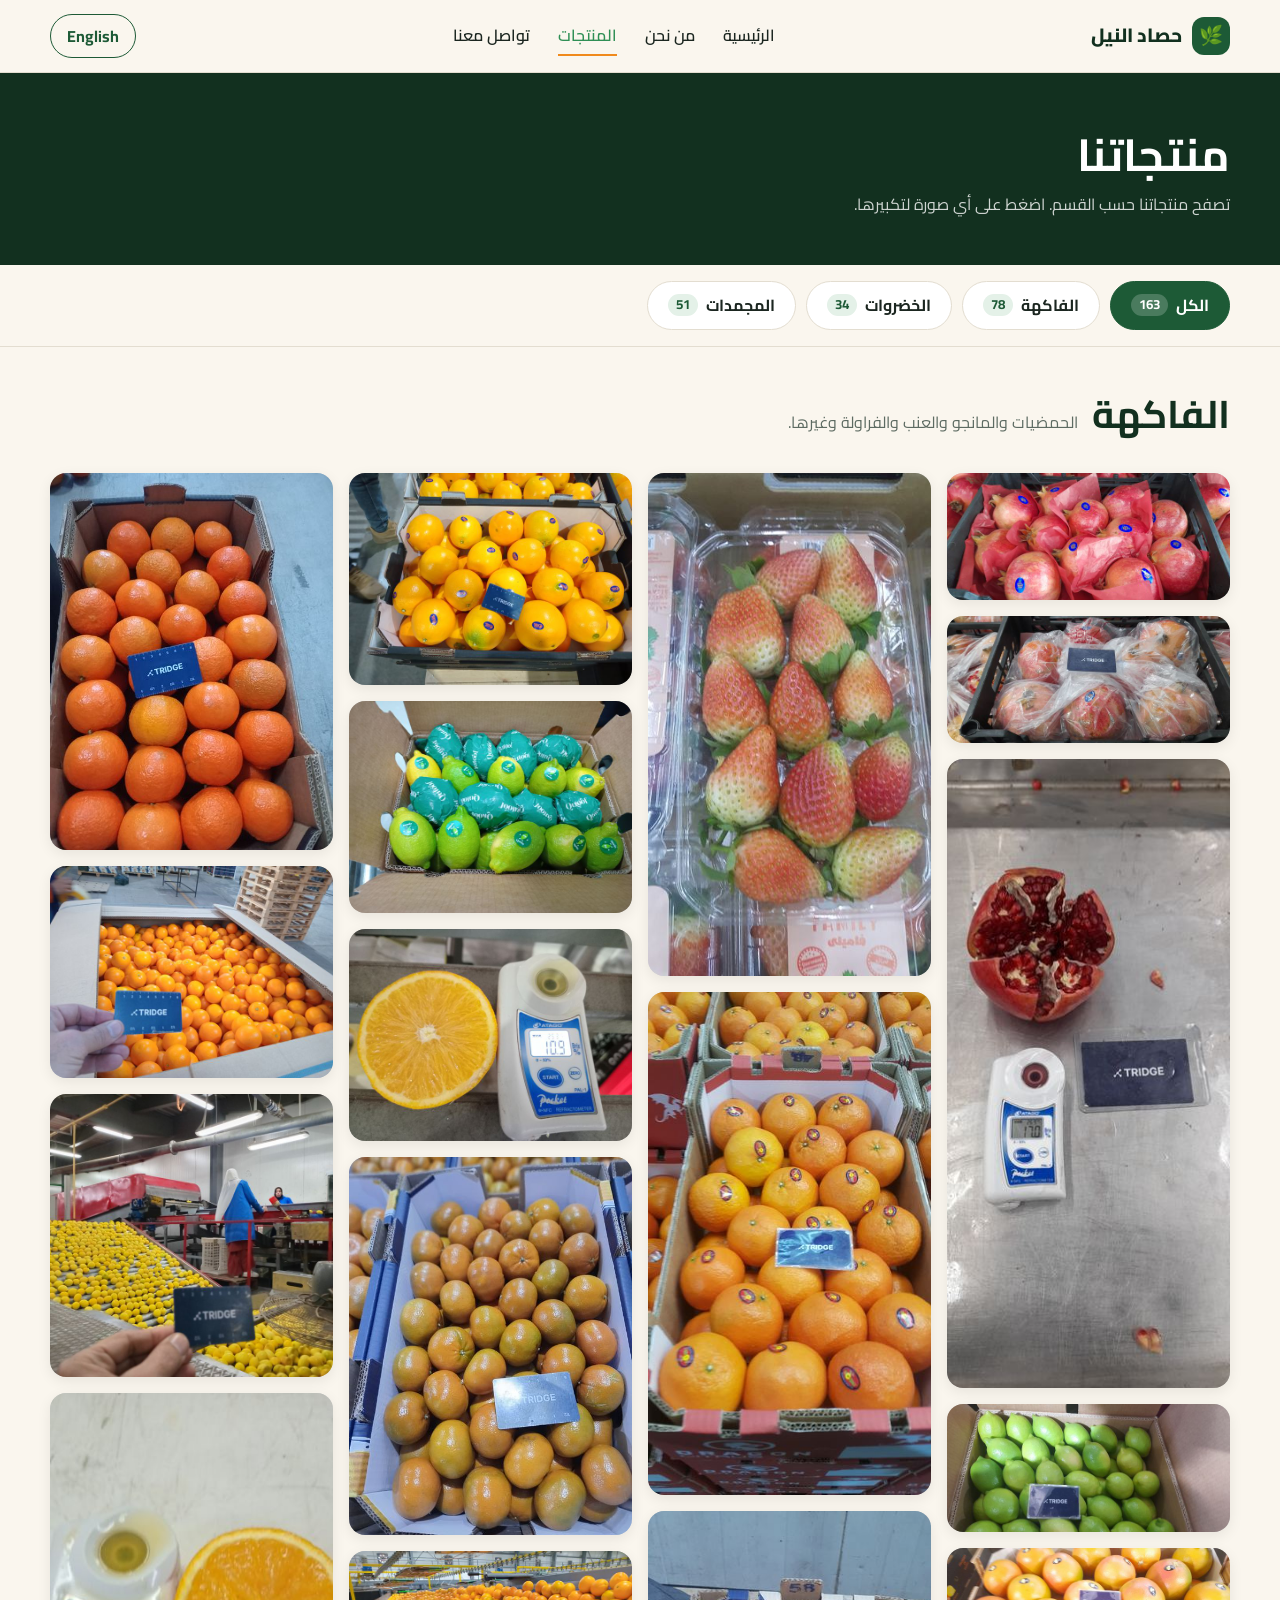
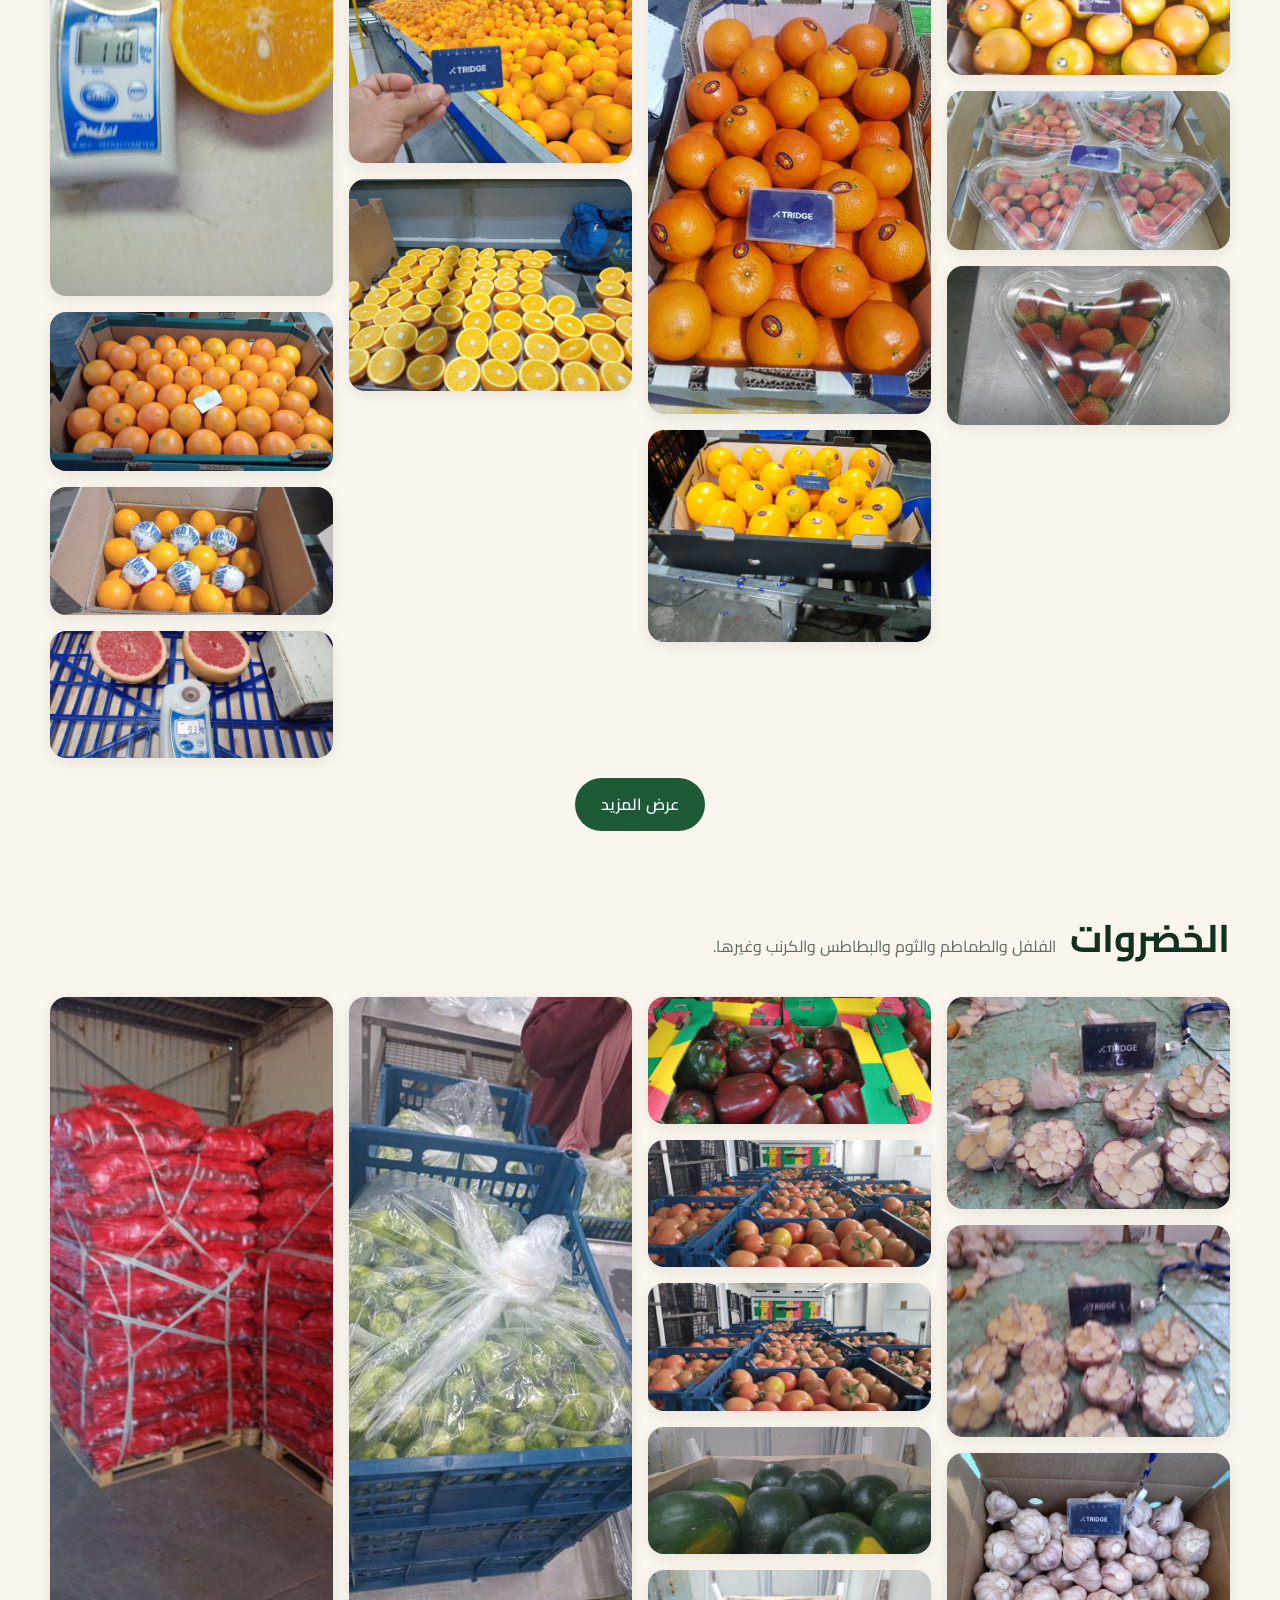
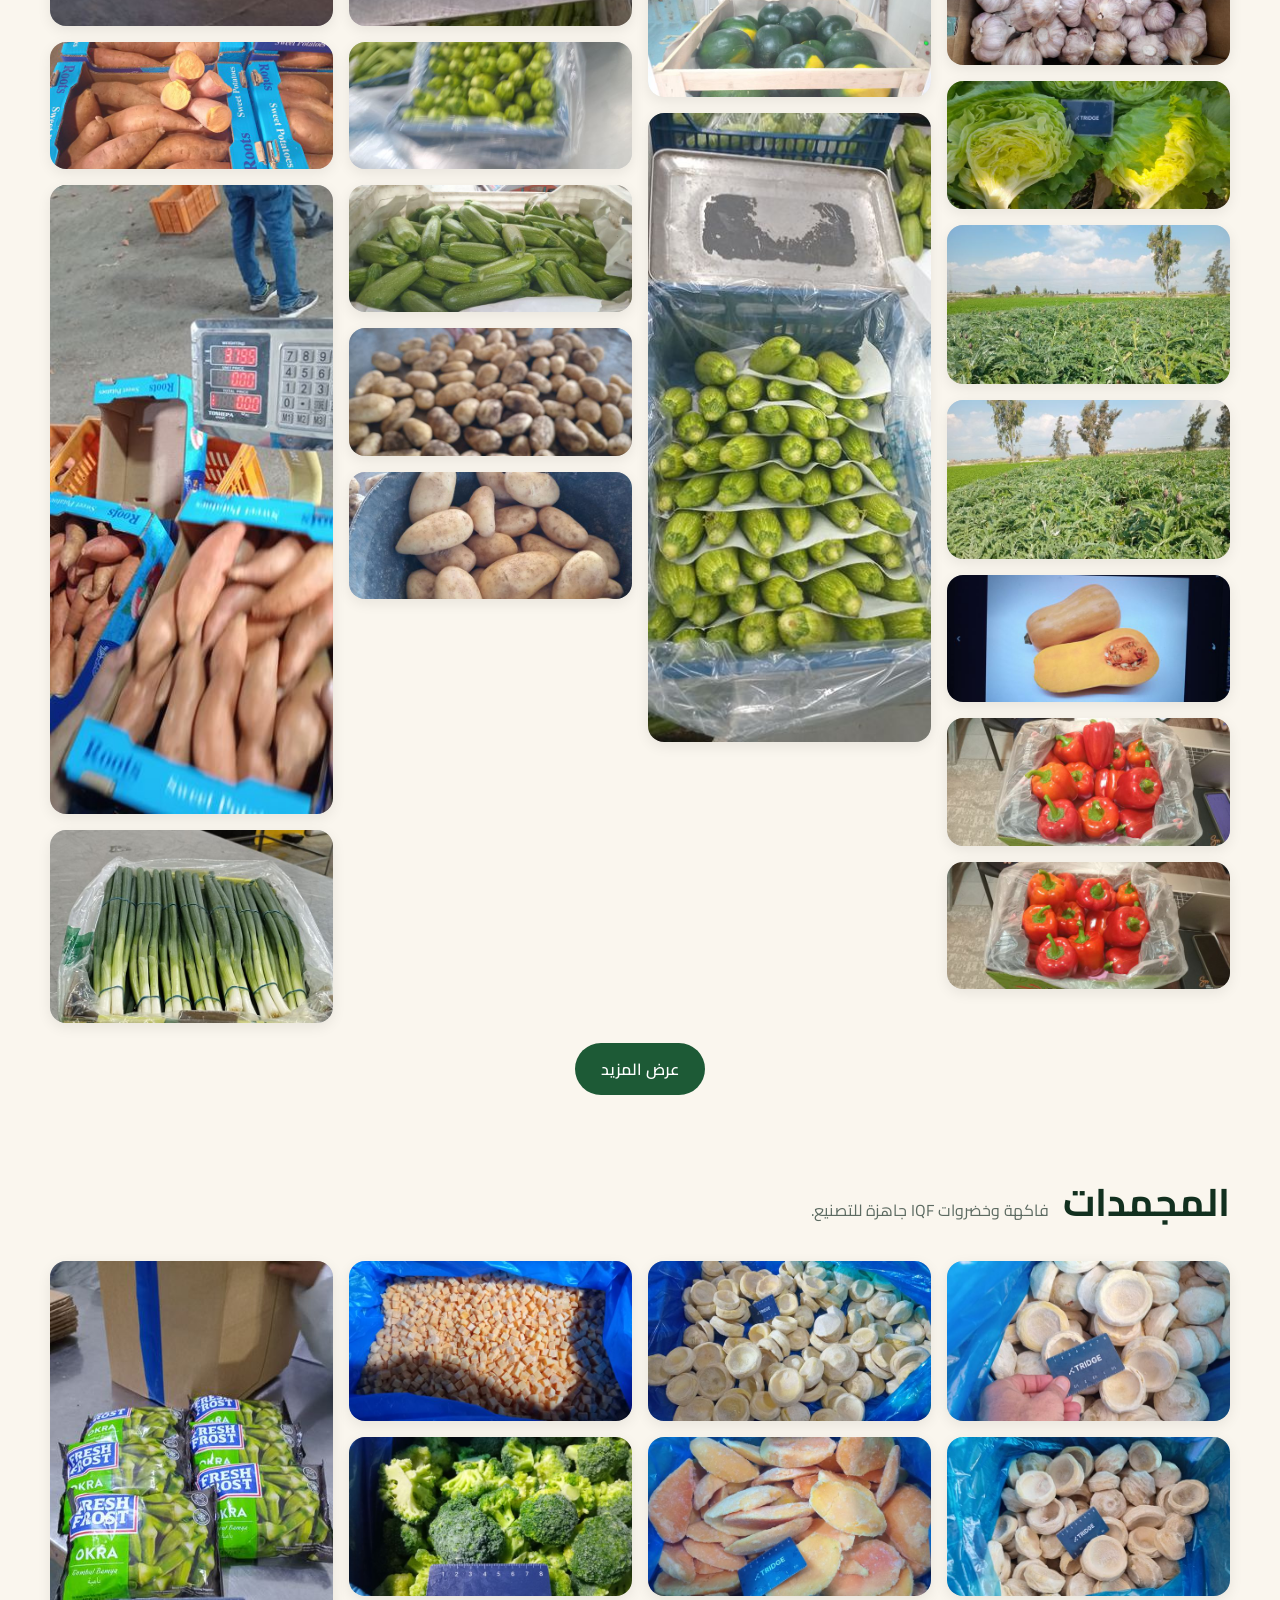
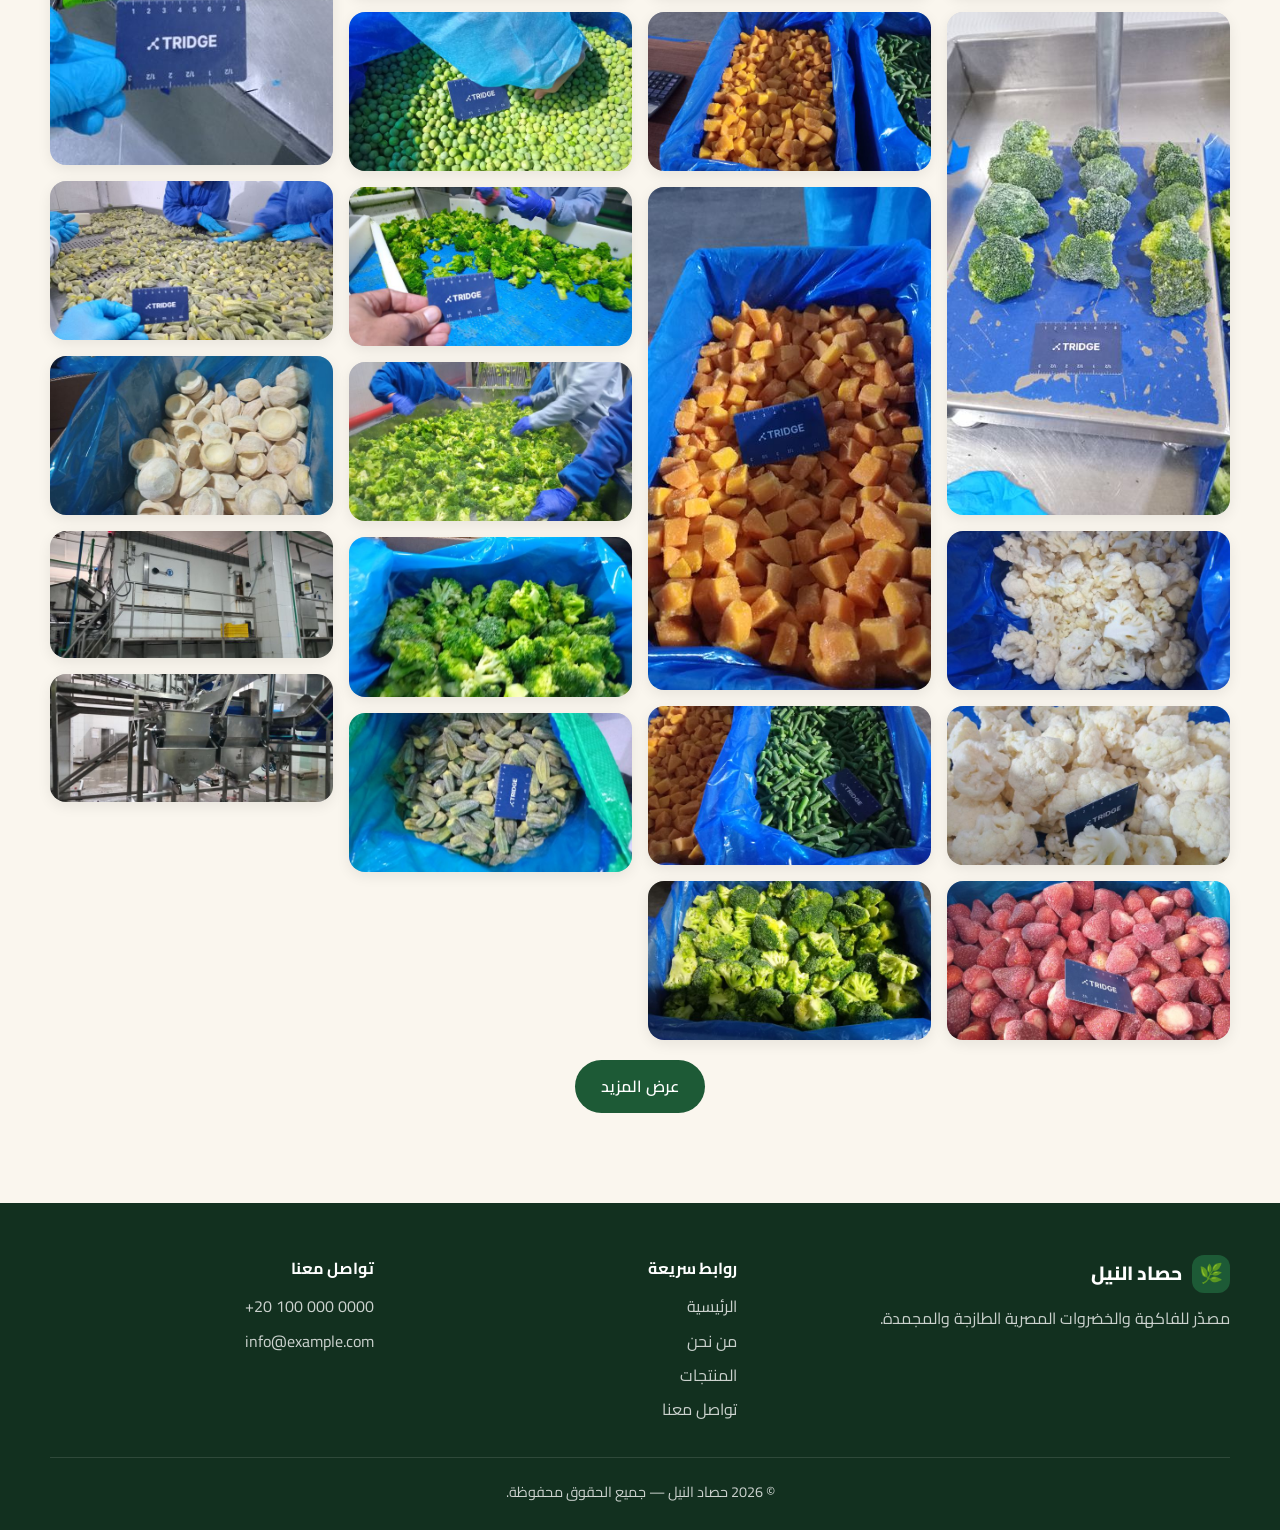
==== products.html @ b9287dac "init" ====
<!doctype html>
<html lang="ar" dir="rtl">
<head>
  <meta charset="utf-8">
  <meta name="viewport" content="width=device-width, initial-scale=1">
  <title>حصاد النيل</title>
  <link rel="preconnect" href="https://fonts.googleapis.com">
  <link rel="preconnect" href="https://fonts.gstatic.com" crossorigin>
  <link href="https://fonts.googleapis.com/css2?family=Cairo:wght@400;600;700;800&family=Poppins:wght@400;500;600;700&display=swap" rel="stylesheet">
  <link rel="stylesheet" href="css/style.css">
</head>
<body data-title="nav.products">

<header class="site-header">
  <div class="container nav">
    <a href="index.html" class="brand"><span class="brand-mark">🌿</span><span data-i18n="brand"></span></a>
    <nav class="nav-links">
      <a href="index.html" data-i18n="nav.home"></a>
      <a href="index.html#about" data-i18n="nav.about"></a>
      <a href="products.html" class="active" data-i18n="nav.products"></a>
      <a href="index.html#contact" data-i18n="nav.contact"></a>
    </nav>
    <div class="nav-actions">
      <button class="lang-btn" data-i18n="lang.switch"></button>
      <button class="menu-btn" aria-label="Menu">☰</button>
    </div>
  </div>
</header>

<section class="page-hero">
  <div class="container">
    <h1 data-i18n="p.title"></h1>
    <p data-i18n="p.text"></p>
  </div>
</section>

<div class="filters"><div class="container filters-inner"></div></div>

<main id="products-root"></main>

<div class="lightbox" role="dialog" aria-modal="true">
  <button class="lb-btn lb-close" aria-label="Close">✕</button>
  <button class="lb-btn lb-prev" aria-label="Previous"><span class="flip">‹</span></button>
  <img alt="">
  <button class="lb-btn lb-next" aria-label="Next"><span class="flip">›</span></button>
  <div class="lb-count"></div>
</div>

<footer class="site-footer" style="margin-top:50px">
  <div class="container">
    <div class="footer-grid">
      <div>
        <div class="brand"><span class="brand-mark">🌿</span><span data-i18n="brand"></span></div>
        <p data-i18n="footer.about"></p>
      </div>
      <div>
        <h4 data-i18n="footer.links"></h4>
        <ul>
          <li><a href="index.html" data-i18n="nav.home"></a></li>
          <li><a href="index.html#about" data-i18n="nav.about"></a></li>
          <li><a href="products.html" data-i18n="nav.products"></a></li>
          <li><a href="index.html#contact" data-i18n="nav.contact"></a></li>
        </ul>
      </div>
      <div>
        <h4 data-i18n="contact.eyebrow"></h4>
        <ul>
          <li><a data-phone dir="ltr"></a></li>
          <li><a data-email></a></li>
        </ul>
      </div>
    </div>
    <p class="copy">© <span data-year></span> <span data-i18n="brand"></span> — <span data-i18n="footer.rights"></span></p>
  </div>
</footer>

<script src="js/data.js"></script>
<script src="js/main.js"></script>
</body>
</html>
---- css/style.css ----
:root {
  --green-900: #12301f;
  --green-700: #1d5a36;
  --green-500: #2f8f55;
  --green-100: #e4f1e8;
  --orange: #f08a1c;
  --orange-dark: #c96d0a;
  --cream: #faf6ee;
  --ink: #1b2620;
  --muted: #5d6b62;
  --line: #e3ddd0;
  --white: #fff;
  --radius: 18px;
  --shadow: 0 10px 30px rgba(18, 48, 31, .12);
  --font-ar: 'Cairo', system-ui, sans-serif;
  --font-en: 'Poppins', 'Cairo', system-ui, sans-serif;
}

* { box-sizing: border-box; margin: 0; padding: 0; }
html { scroll-behavior: smooth; }
body {
  font-family: var(--font-en);
  background: var(--cream);
  color: var(--ink);
  line-height: 1.65;
  -webkit-font-smoothing: antialiased;
}
html[lang="ar"] body, html[lang="ar"] button, html[lang="ar"] input, html[lang="ar"] textarea { font-family: var(--font-ar); }
img { display: block; max-width: 100%; }
a { color: inherit; text-decoration: none; }
button { font: inherit; cursor: pointer; border: 0; background: none; color: inherit; }
.container { width: min(1180px, 100% - 32px); margin-inline: auto; }
.section { padding: 84px 0; }
.eyebrow {
  display: inline-block; color: var(--orange-dark); font-weight: 700; font-size: .85rem;
  letter-spacing: .08em; text-transform: uppercase; margin-bottom: 10px;
}
html[lang="ar"] .eyebrow { letter-spacing: 0; font-size: .95rem; }
h1, h2, h3 { line-height: 1.2; color: var(--green-900); }
h2 { font-size: clamp(1.7rem, 3.2vw, 2.4rem); margin-bottom: 14px; }
.lead { color: var(--muted); font-size: 1.05rem; max-width: 60ch; }
.section-head { margin-bottom: 40px; }
.section-head.center { text-align: center; }
.section-head.center .lead { margin-inline: auto; }

.btn {
  display: inline-flex; align-items: center; gap: 8px; padding: 13px 26px; border-radius: 999px;
  font-weight: 600; transition: transform .2s, background .2s, box-shadow .2s;
}
.btn:hover { transform: translateY(-2px); }
.btn-primary { background: var(--orange); color: #fff; box-shadow: 0 8px 20px rgba(240, 138, 28, .35); }
.btn-primary:hover { background: var(--orange-dark); }
.btn-ghost { border: 2px solid rgba(255, 255, 255, .7); color: #fff; }
.btn-ghost:hover { background: rgba(255, 255, 255, .12); }
.btn-dark { background: var(--green-700); color: #fff; }
.btn-dark:hover { background: var(--green-900); }

/* Header */
.site-header {
  position: sticky; top: 0; z-index: 50; background: rgba(250, 246, 238, .92);
  backdrop-filter: blur(10px); border-bottom: 1px solid var(--line);
}
.nav { display: flex; align-items: center; justify-content: space-between; height: 72px; gap: 16px; }
.brand { display: flex; align-items: center; gap: 10px; font-weight: 800; font-size: 1.2rem; color: var(--green-900); }
.brand-mark {
  width: 38px; height: 38px; border-radius: 12px; background: var(--green-700); color: #fff;
  display: grid; place-items: center; font-size: 1.2rem;
}
.nav-links { display: flex; gap: 28px; font-weight: 600; }
.nav-links a { padding: 6px 0; border-bottom: 2px solid transparent; transition: color .2s, border-color .2s; }
.nav-links a:hover, .nav-links a.active { color: var(--green-500); border-color: var(--orange); }
.nav-actions { display: flex; align-items: center; gap: 10px; }
.lang-btn {
  padding: 8px 16px; border: 1.5px solid var(--green-700); border-radius: 999px; font-weight: 700;
  color: var(--green-700); transition: all .2s;
}
.lang-btn:hover { background: var(--green-700); color: #fff; }
.menu-btn { display: none; width: 42px; height: 42px; border-radius: 12px; border: 1.5px solid var(--line); font-size: 1.3rem; }

/* Hero */
.hero {
  position: relative; overflow: hidden; color: #fff;
  background: radial-gradient(1200px 600px at 80% -10%, #2f8f55 0%, transparent 60%), var(--green-900);
}
.hero-bg {
  position: absolute; inset: 0; background-size: cover; background-position: center;
  filter: blur(40px) saturate(1.2); opacity: .35; transform: scale(1.2); transition: background-image .8s;
}
.hero-inner {
  position: relative; display: grid; grid-template-columns: 1.05fr .95fr; gap: 56px;
  align-items: center; padding: 72px 0 84px;
}
.hero h1 { color: #fff; font-size: clamp(2.2rem, 5vw, 3.6rem); margin-bottom: 18px; }
.hero h1 em { font-style: normal; color: var(--orange); }
.hero p { color: rgba(255, 255, 255, .82); font-size: 1.1rem; max-width: 52ch; margin-bottom: 30px; }
.hero-cta { display: flex; flex-wrap: wrap; gap: 14px; }
.hero-stats { display: flex; gap: 36px; margin-top: 44px; }
.hero-stats b { display: block; font-size: 1.8rem; color: var(--orange); line-height: 1.1; }
.hero-stats span { font-size: .9rem; color: rgba(255, 255, 255, .75); }

.slider { position: relative; }
.slider-frame {
  position: relative; aspect-ratio: 4 / 5; border-radius: 28px; overflow: hidden;
  box-shadow: 0 30px 60px rgba(0, 0, 0, .35); border: 6px solid rgba(255, 255, 255, .14); background: #0d2216;
}
.slide { position: absolute; inset: 0; opacity: 0; transition: opacity 1s ease; }
.slide.on { opacity: 1; }
.slide img { width: 100%; height: 100%; object-fit: cover; }
.slide.on img { animation: zoom 7s ease-out forwards; }
@keyframes zoom { from { transform: scale(1); } to { transform: scale(1.07); } }
.slider-badge {
  position: absolute; top: 22px; inset-inline-start: -14px; background: var(--orange); color: #fff;
  padding: 14px 20px; border-radius: 16px; font-weight: 700; box-shadow: var(--shadow); z-index: 2;
}
.slider-controls { display: flex; justify-content: center; gap: 12px; margin-top: 34px; }
.slider-controls button {
  width: 42px; height: 42px; border-radius: 50%; background: rgba(255, 255, 255, .14); font-size: 1.1rem;
  transition: background .2s;
}
.slider-controls button:hover { background: var(--orange); }
.slider-progress { flex: 1; align-self: center; height: 4px; background: rgba(255, 255, 255, .18); border-radius: 4px; overflow: hidden; max-width: 160px; }
.slider-progress i { display: block; height: 100%; width: 0; background: var(--orange); }
.slider-progress i.run { animation: bar var(--dur, 4500ms) linear forwards; }
@keyframes bar { to { width: 100%; } }

/* About */
.about-grid { display: grid; grid-template-columns: 1fr 1fr; gap: 56px; align-items: center; }
.about-photos { display: grid; grid-template-columns: 1fr 1fr; gap: 14px; }
.about-photos img { width: 100%; height: 100%; object-fit: cover; border-radius: var(--radius); aspect-ratio: 3 / 4; }
.about-photos img:nth-child(2) { transform: translateY(28px); }
.checks { list-style: none; margin-top: 22px; display: grid; gap: 12px; }
.checks li { display: flex; gap: 12px; align-items: flex-start; font-weight: 600; }
.checks li::before {
  content: '✓'; flex: none; width: 26px; height: 26px; border-radius: 50%; background: var(--green-100);
  color: var(--green-700); display: grid; place-items: center; font-size: .85rem;
}

/* Categories */
.cat-grid { display: grid; grid-template-columns: repeat(3, 1fr); gap: 24px; }
.cat-card {
  position: relative; border-radius: 24px; overflow: hidden; aspect-ratio: 4 / 5; color: #fff;
  box-shadow: var(--shadow); display: block;
}
.cat-card img { width: 100%; height: 100%; object-fit: cover; transition: transform .6s; }
.cat-card:hover img { transform: scale(1.08); }
.cat-card::after { content: ''; position: absolute; inset: 0; background: linear-gradient(to top, rgba(10, 30, 18, .88), transparent 60%); }
.cat-info { position: absolute; z-index: 1; inset-inline: 22px; bottom: 22px; }
.cat-info h3 { color: #fff; font-size: 1.5rem; }
.cat-info span { color: rgba(255, 255, 255, .8); font-size: .95rem; }
.cat-info .arrow { display: inline-block; margin-top: 8px; color: var(--orange); font-weight: 700; }

/* Features */
.bg-white { background: var(--white); }
.features { display: grid; grid-template-columns: repeat(4, 1fr); gap: 22px; }
.feature { padding: 28px 24px; border: 1px solid var(--line); border-radius: var(--radius); background: var(--cream); transition: transform .25s, box-shadow .25s; }
.feature:hover { transform: translateY(-5px); box-shadow: var(--shadow); }
.feature .ico { font-size: 2rem; margin-bottom: 12px; }
.feature h3 { font-size: 1.1rem; margin-bottom: 6px; }
.feature p { color: var(--muted); font-size: .95rem; }

/* CTA band */
.cta-band { background: var(--green-700); color: #fff; border-radius: 28px; padding: 54px 40px; text-align: center; }
.cta-band h2 { color: #fff; }
.cta-band p { color: rgba(255, 255, 255, .85); margin-bottom: 26px; }

/* Contact */
.contact-grid { display: grid; grid-template-columns: 1fr 1.1fr; gap: 48px; }
.contact-list { list-style: none; display: grid; gap: 18px; margin-top: 26px; }
.contact-list li { display: flex; gap: 14px; align-items: flex-start; }
.contact-list .ci { width: 44px; height: 44px; flex: none; border-radius: 12px; background: var(--green-100); display: grid; place-items: center; font-size: 1.2rem; }
.contact-list small { display: block; color: var(--muted); }
.form { background: var(--white); padding: 30px; border-radius: var(--radius); box-shadow: var(--shadow); display: grid; gap: 14px; }
.form input, .form textarea {
  width: 100%; padding: 13px 16px; border: 1.5px solid var(--line); border-radius: 12px; background: var(--cream); font-size: 1rem;
}
.form input:focus, .form textarea:focus { outline: 0; border-color: var(--green-500); }
.form .row { display: grid; grid-template-columns: 1fr 1fr; gap: 14px; }
.form-note { font-size: .9rem; color: var(--green-700); font-weight: 600; min-height: 1.2em; }

/* Footer */
.site-footer { background: var(--green-900); color: rgba(255, 255, 255, .78); padding: 52px 0 26px; }
.footer-grid { display: grid; grid-template-columns: 1.4fr 1fr 1fr; gap: 40px; padding-bottom: 34px; border-bottom: 1px solid rgba(255, 255, 255, .12); }
.site-footer .brand { color: #fff; margin-bottom: 12px; }
.site-footer h4 { color: #fff; margin-bottom: 12px; }
.site-footer ul { list-style: none; display: grid; gap: 8px; }
.site-footer a:hover { color: var(--orange); }
.copy { text-align: center; padding-top: 22px; font-size: .9rem; }

/* Products page */
.page-hero { background: var(--green-900); color: #fff; padding: 56px 0 48px; }
.page-hero h1 { color: #fff; font-size: clamp(2rem, 4vw, 2.8rem); }
.page-hero p { color: rgba(255, 255, 255, .8); margin-top: 8px; }
.filters { position: sticky; top: 72px; z-index: 20; background: var(--cream); border-bottom: 1px solid var(--line); }
.filters-inner { display: flex; gap: 10px; flex-wrap: wrap; padding: 16px 0; }
.chip {
  padding: 10px 20px; border-radius: 999px; border: 1.5px solid var(--line); background: var(--white);
  font-weight: 700; transition: all .2s; display: inline-flex; gap: 8px; align-items: center;
}
.chip small { background: var(--green-100); color: var(--green-700); border-radius: 999px; padding: 0 8px; font-weight: 700; }
.chip:hover { border-color: var(--green-500); }
.chip.active { background: var(--green-700); border-color: var(--green-700); color: #fff; }
.chip.active small { background: rgba(255, 255, 255, .2); color: #fff; }
.cat-section { padding: 44px 0 10px; scroll-margin-top: 140px; }
.cat-section-head { display: flex; align-items: baseline; gap: 14px; margin-bottom: 22px; }
.cat-section-head p { color: var(--muted); }
.p-grid { columns: 4 240px; column-gap: 16px; }
.p-item {
  break-inside: avoid; margin-bottom: 16px; border-radius: 16px; overflow: hidden; position: relative;
  cursor: zoom-in; background: #ddd; box-shadow: 0 4px 14px rgba(0, 0, 0, .08);
}
.p-item img { width: 100%; height: auto; transition: transform .5s; }
.p-item:hover img { transform: scale(1.05); }
.p-item::after {
  content: '⤢'; position: absolute; top: 10px; inset-inline-end: 10px; width: 34px; height: 34px; border-radius: 50%;
  background: rgba(255, 255, 255, .9); display: grid; place-items: center; opacity: 0; transition: opacity .2s;
}
.p-item:hover::after { opacity: 1; }
.more-wrap { text-align: center; padding: 20px 0 30px; }

.lightbox {
  position: fixed; inset: 0; z-index: 100; background: rgba(8, 20, 13, .94); display: none;
  align-items: center; justify-content: center; padding: 24px;
}
.lightbox.open { display: flex; }
.lightbox img { max-height: 88vh; max-width: min(92vw, 1100px); border-radius: 12px; object-fit: contain; }
.lb-btn {
  position: absolute; width: 48px; height: 48px; border-radius: 50%; background: rgba(255, 255, 255, .15);
  color: #fff; font-size: 1.4rem; display: grid; place-items: center; transition: background .2s;
}
.lb-btn:hover { background: var(--orange); }
.lb-close { top: 20px; inset-inline-end: 20px; }
.lb-prev { inset-inline-start: 20px; top: 50%; }
.lb-next { inset-inline-end: 20px; top: 50%; }
.lb-count { position: absolute; bottom: 18px; color: rgba(255, 255, 255, .8); font-size: .95rem; }

/* RTL tweaks */
html[dir="rtl"] .lb-prev, html[dir="rtl"] .lb-next, html[dir="rtl"] .arrow-flip { }
html[dir="rtl"] .flip { display: inline-block; transform: scaleX(-1); }

@media (max-width: 960px) {
  .hero-inner, .about-grid, .contact-grid { grid-template-columns: 1fr; gap: 40px; }
  .slider { max-width: 420px; margin-inline: auto; width: 100%; }
  .cat-grid { grid-template-columns: 1fr; }
  .cat-card { aspect-ratio: 16 / 10; }
  .features { grid-template-columns: repeat(2, 1fr); }
  .footer-grid { grid-template-columns: 1fr; }
}
@media (max-width: 760px) {
  .menu-btn { display: block; }
  .nav-links {
    display: none; position: absolute; top: 72px; inset-inline: 0; background: var(--cream); flex-direction: column;
    padding: 18px 24px; gap: 14px; border-bottom: 1px solid var(--line);
  }
  .nav-links.open { display: flex; }
  .section { padding: 56px 0; }
  .features { grid-template-columns: 1fr; }
  .form .row { grid-template-columns: 1fr; }
  .hero-stats { gap: 22px; }
  .filters { top: 72px; }
  .filters-inner { flex-wrap: nowrap; overflow-x: auto; }
  .chip { white-space: nowrap; }
}
@media (prefers-reduced-motion: reduce) {
  * { animation: none !important; transition: none !important; }
}
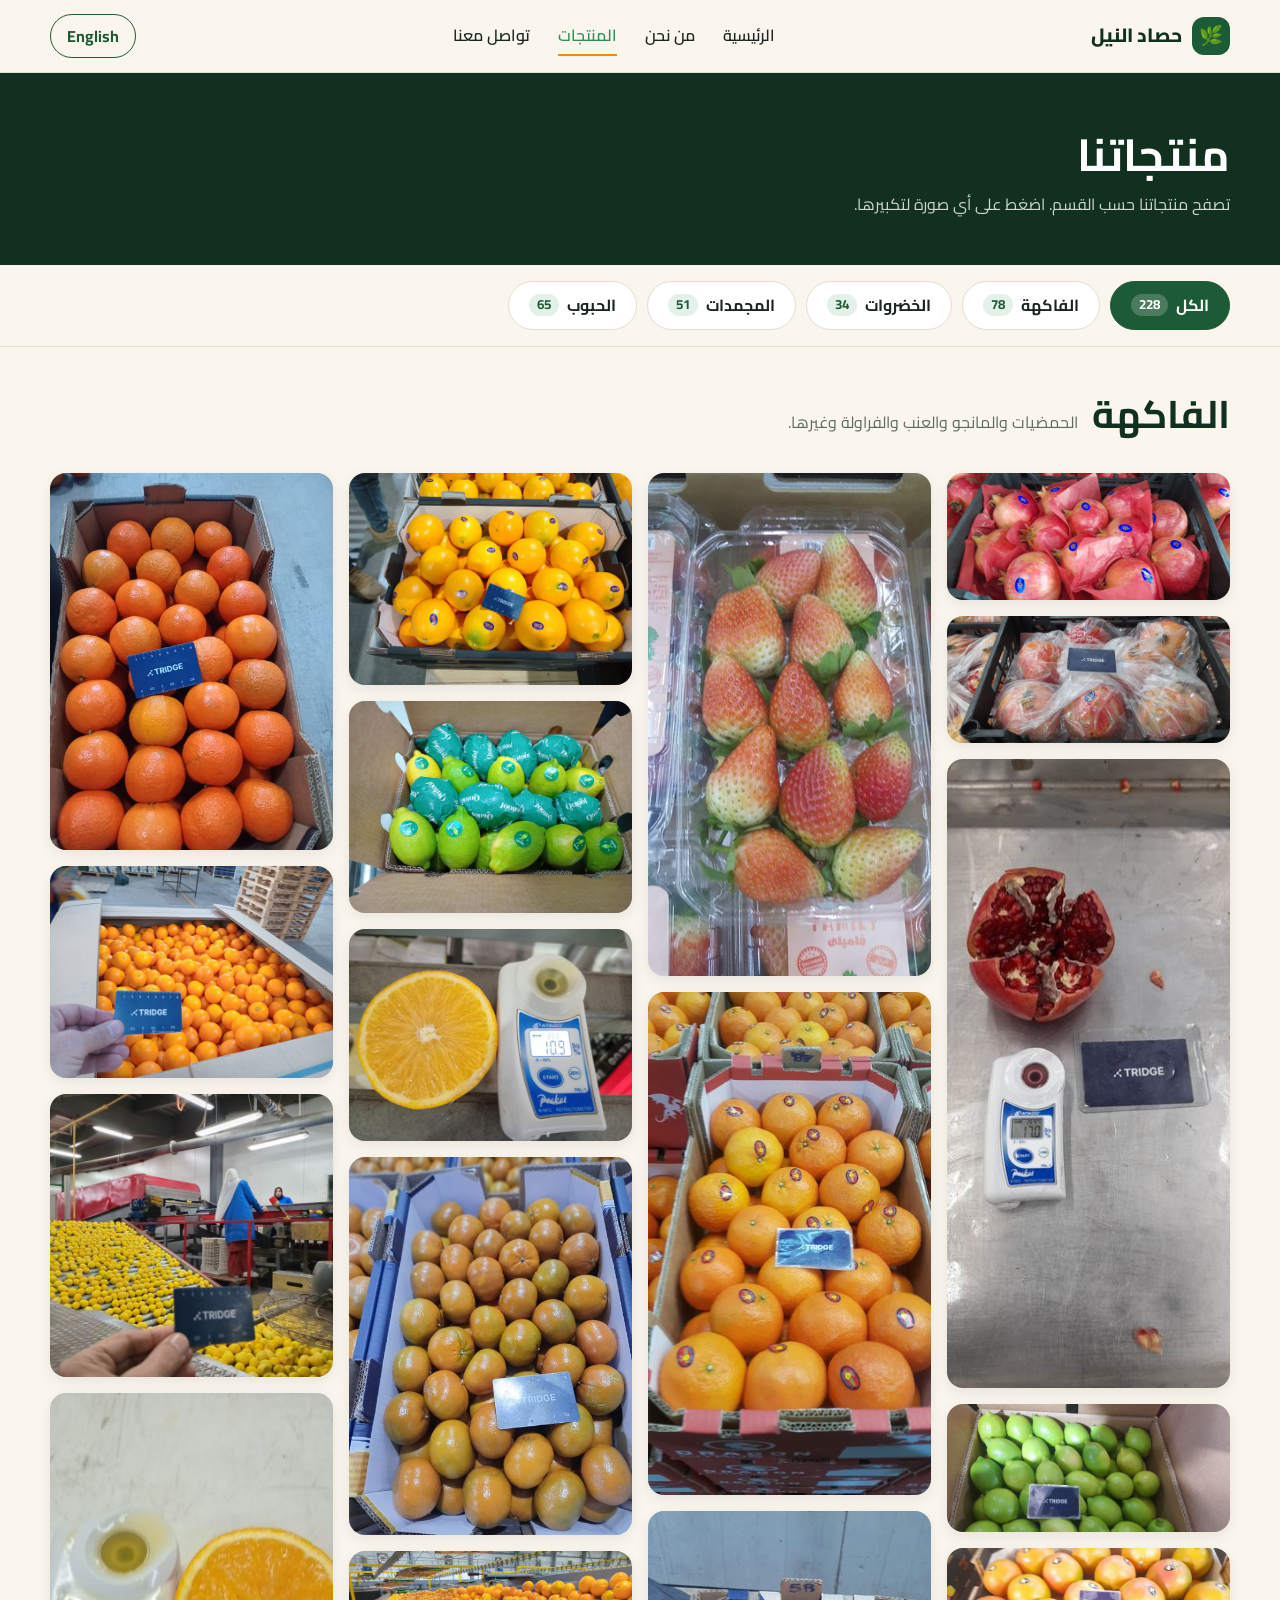
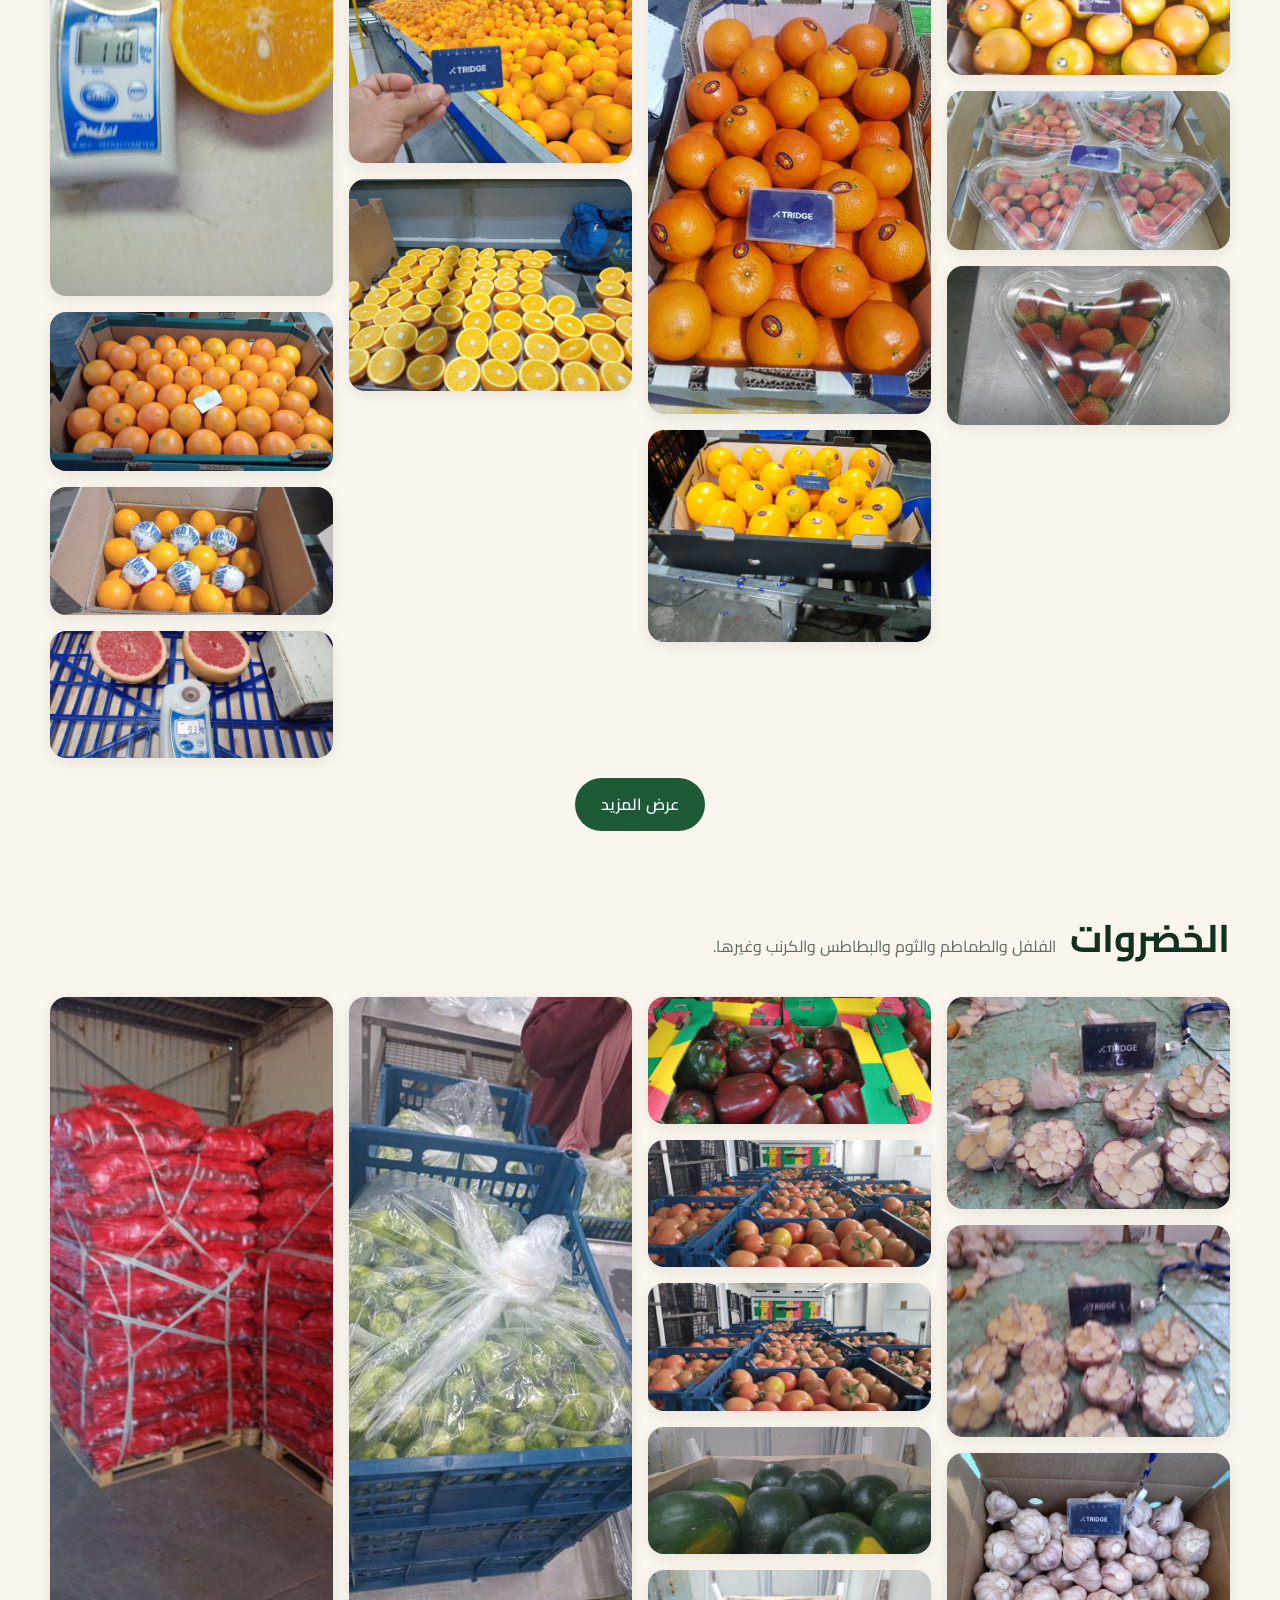
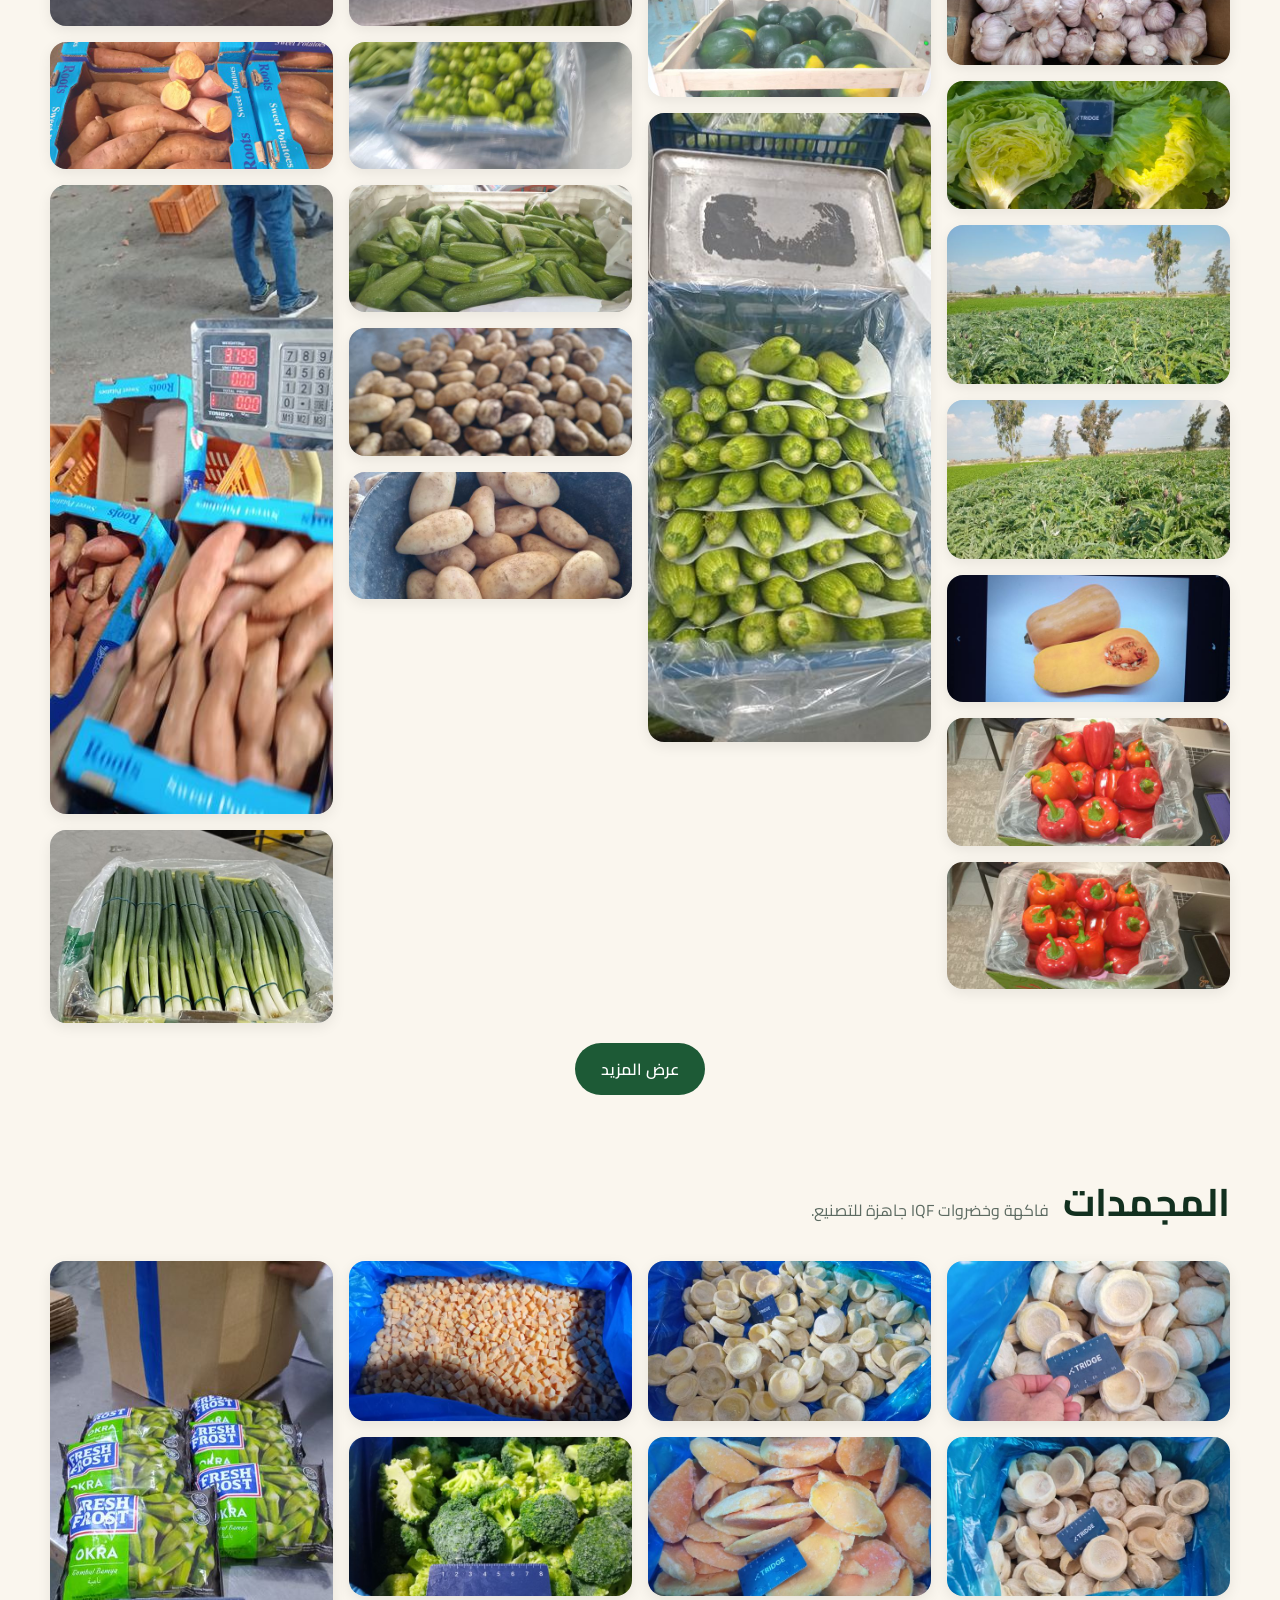
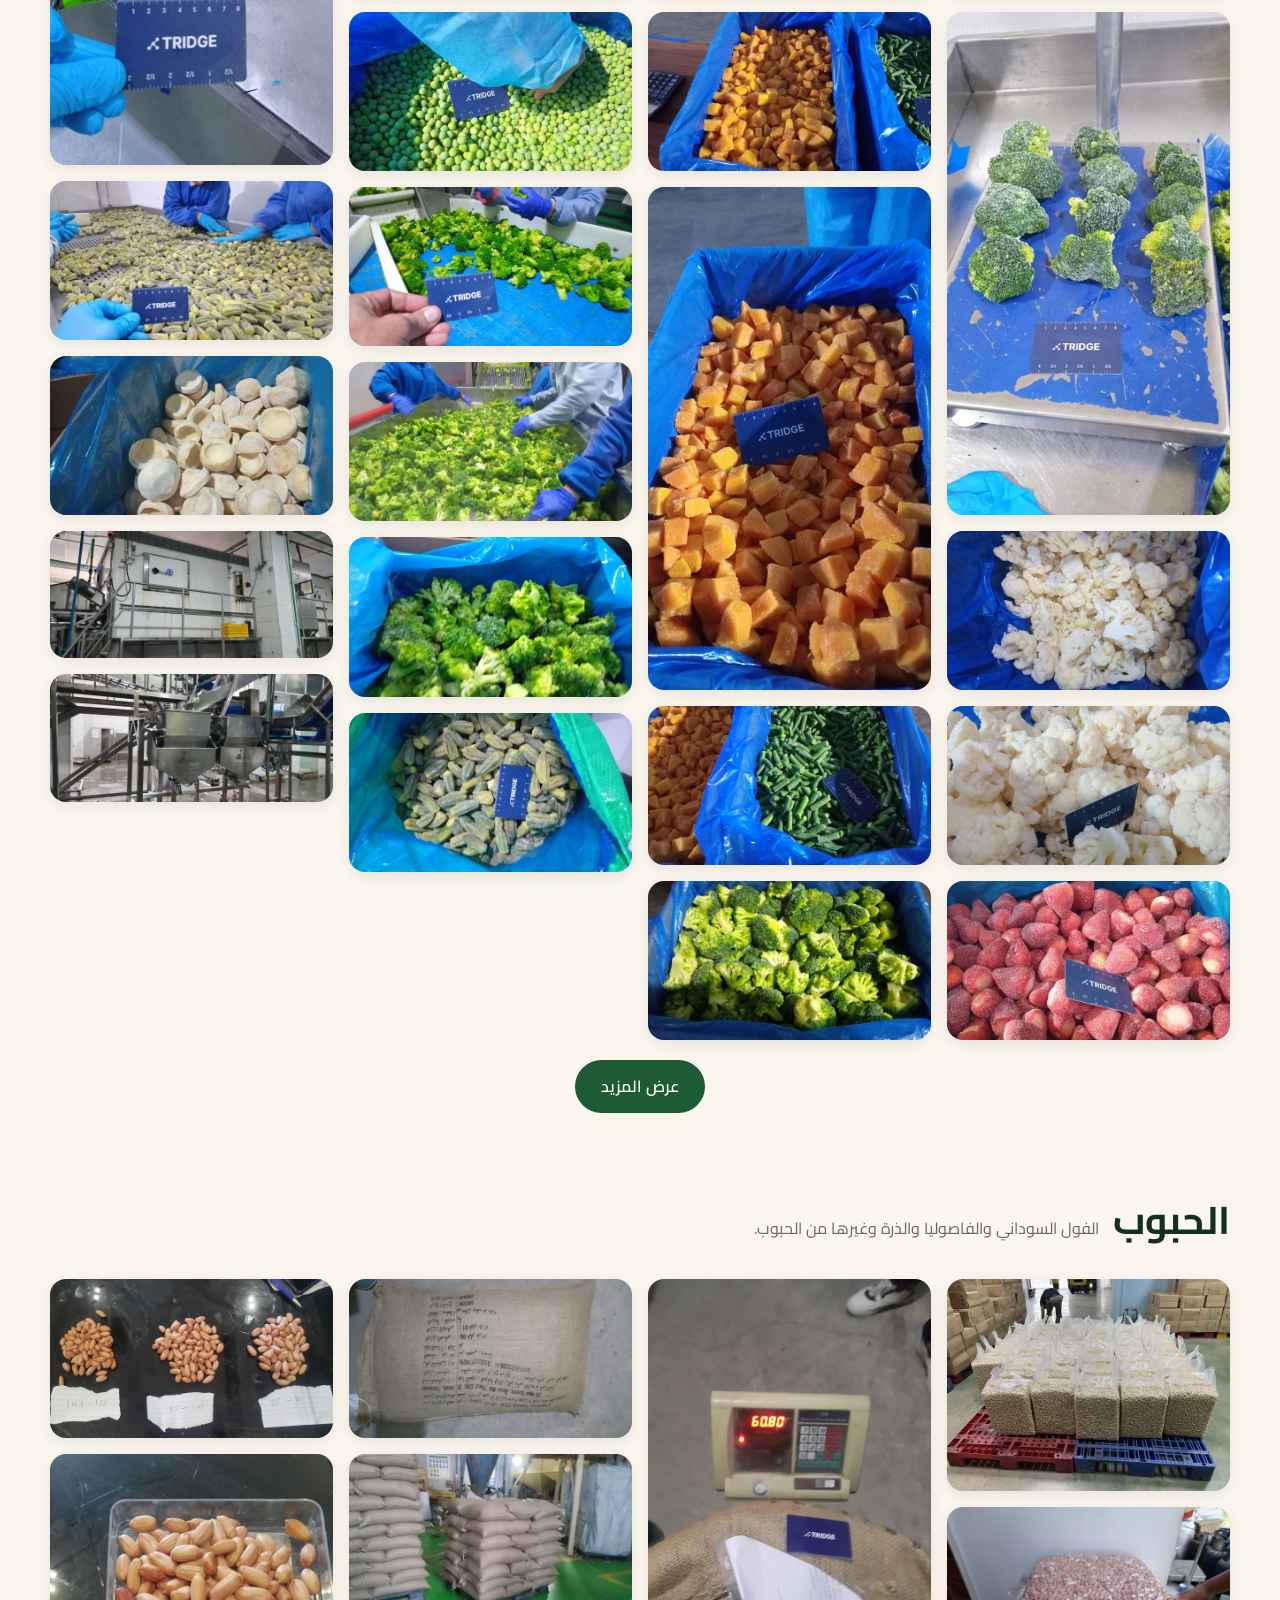
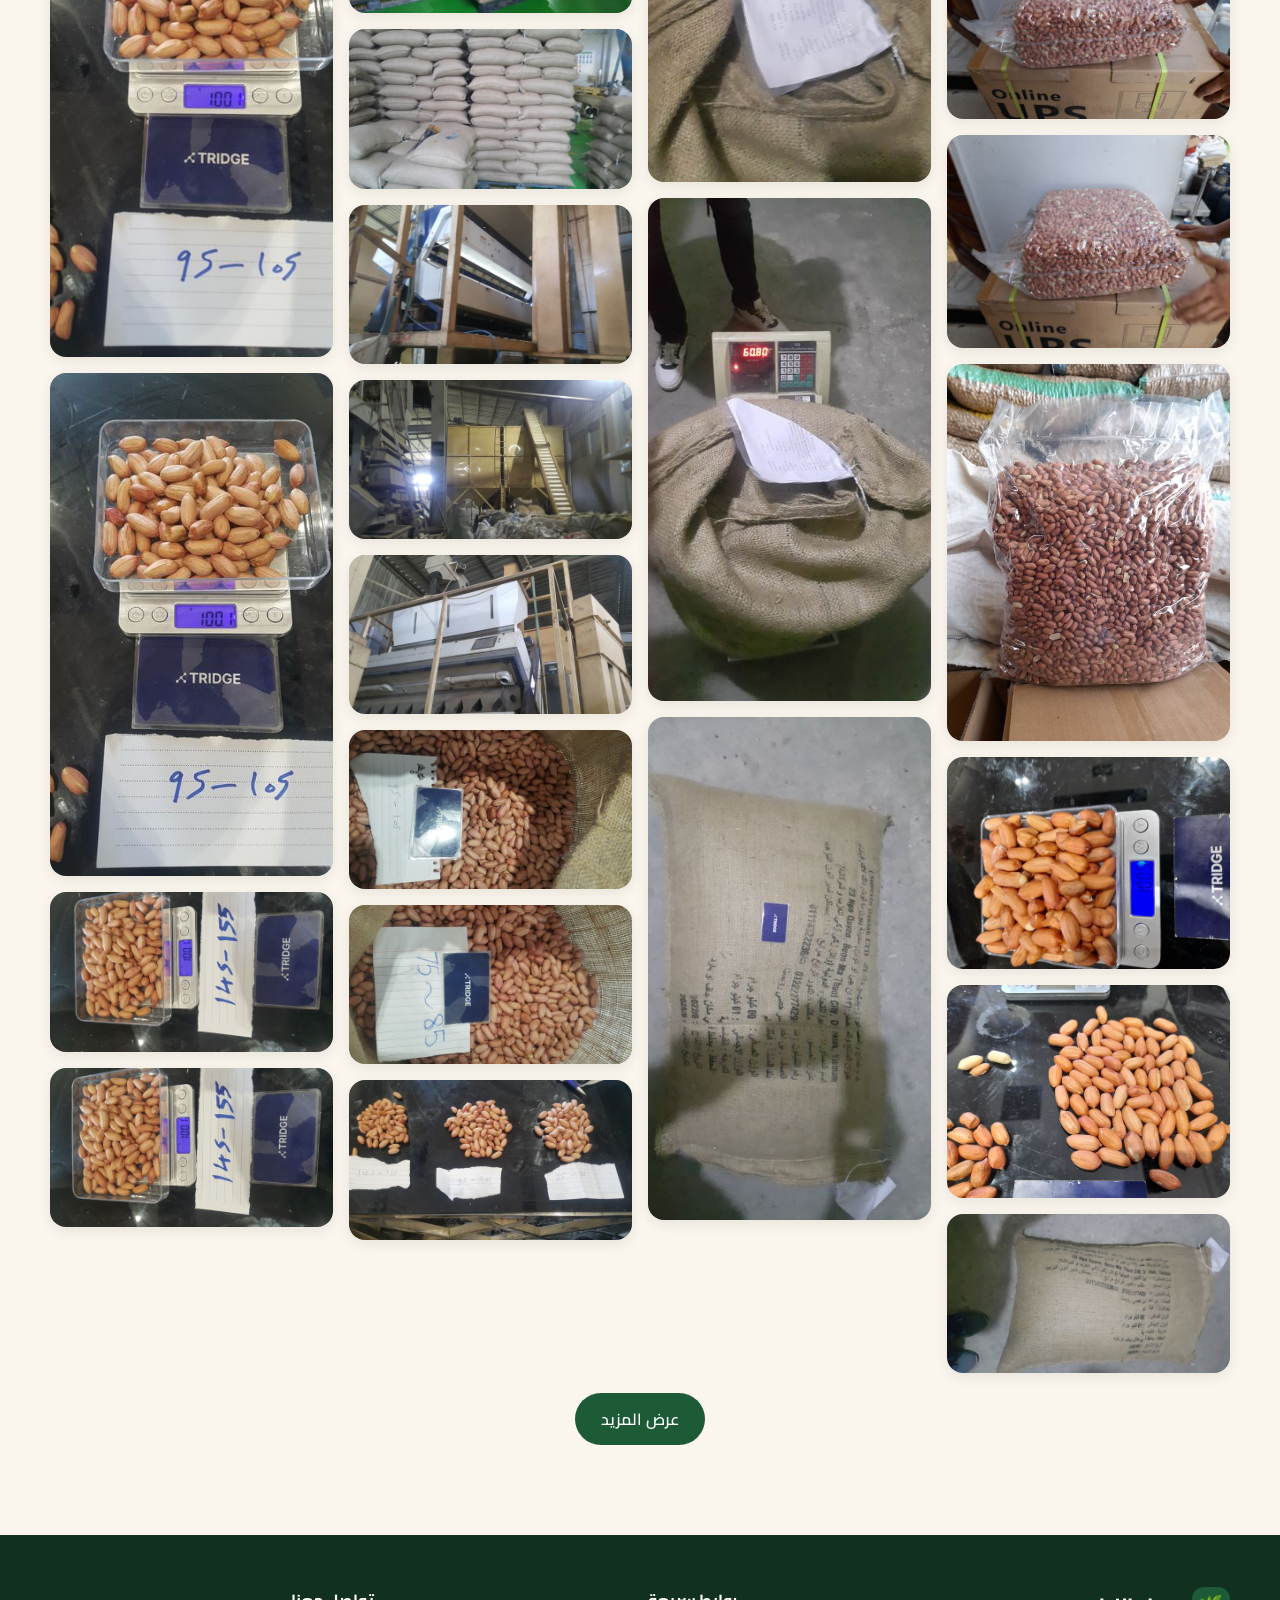
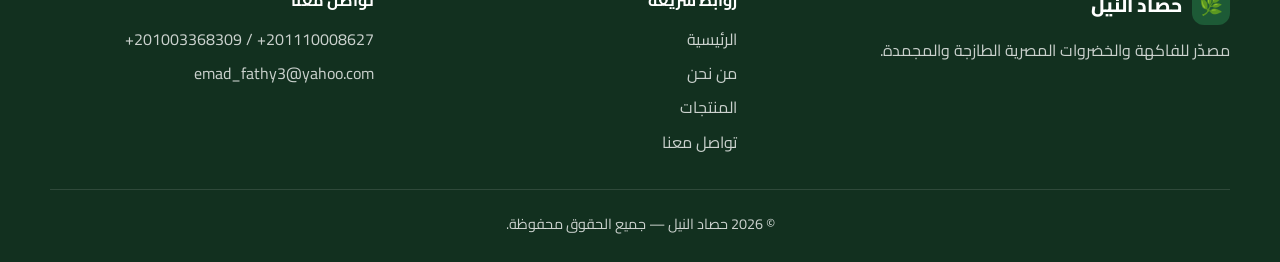
==== commit 4fd187d0: "-" ====
--- a/products.html
+++ b/products.html
@@ -65,7 +65,7 @@
       <div>
         <h4 data-i18n="contact.eyebrow"></h4>
         <ul>
-          <li><a data-phone dir="ltr"></a></li>
+          <li><span data-phone dir="ltr"></span></li>
           <li><a data-email></a></li>
         </ul>
       </div>
--- a/css/style.css
+++ b/css/style.css
@@ -136,7 +136,7 @@
 }
 
 /* Categories */
-.cat-grid { display: grid; grid-template-columns: repeat(3, 1fr); gap: 24px; }
+.cat-grid { display: grid; grid-template-columns: repeat(4, 1fr); gap: 24px; }
 .cat-card {
   position: relative; border-radius: 24px; overflow: hidden; aspect-ratio: 4 / 5; color: #fff;
   box-shadow: var(--shadow); display: block;
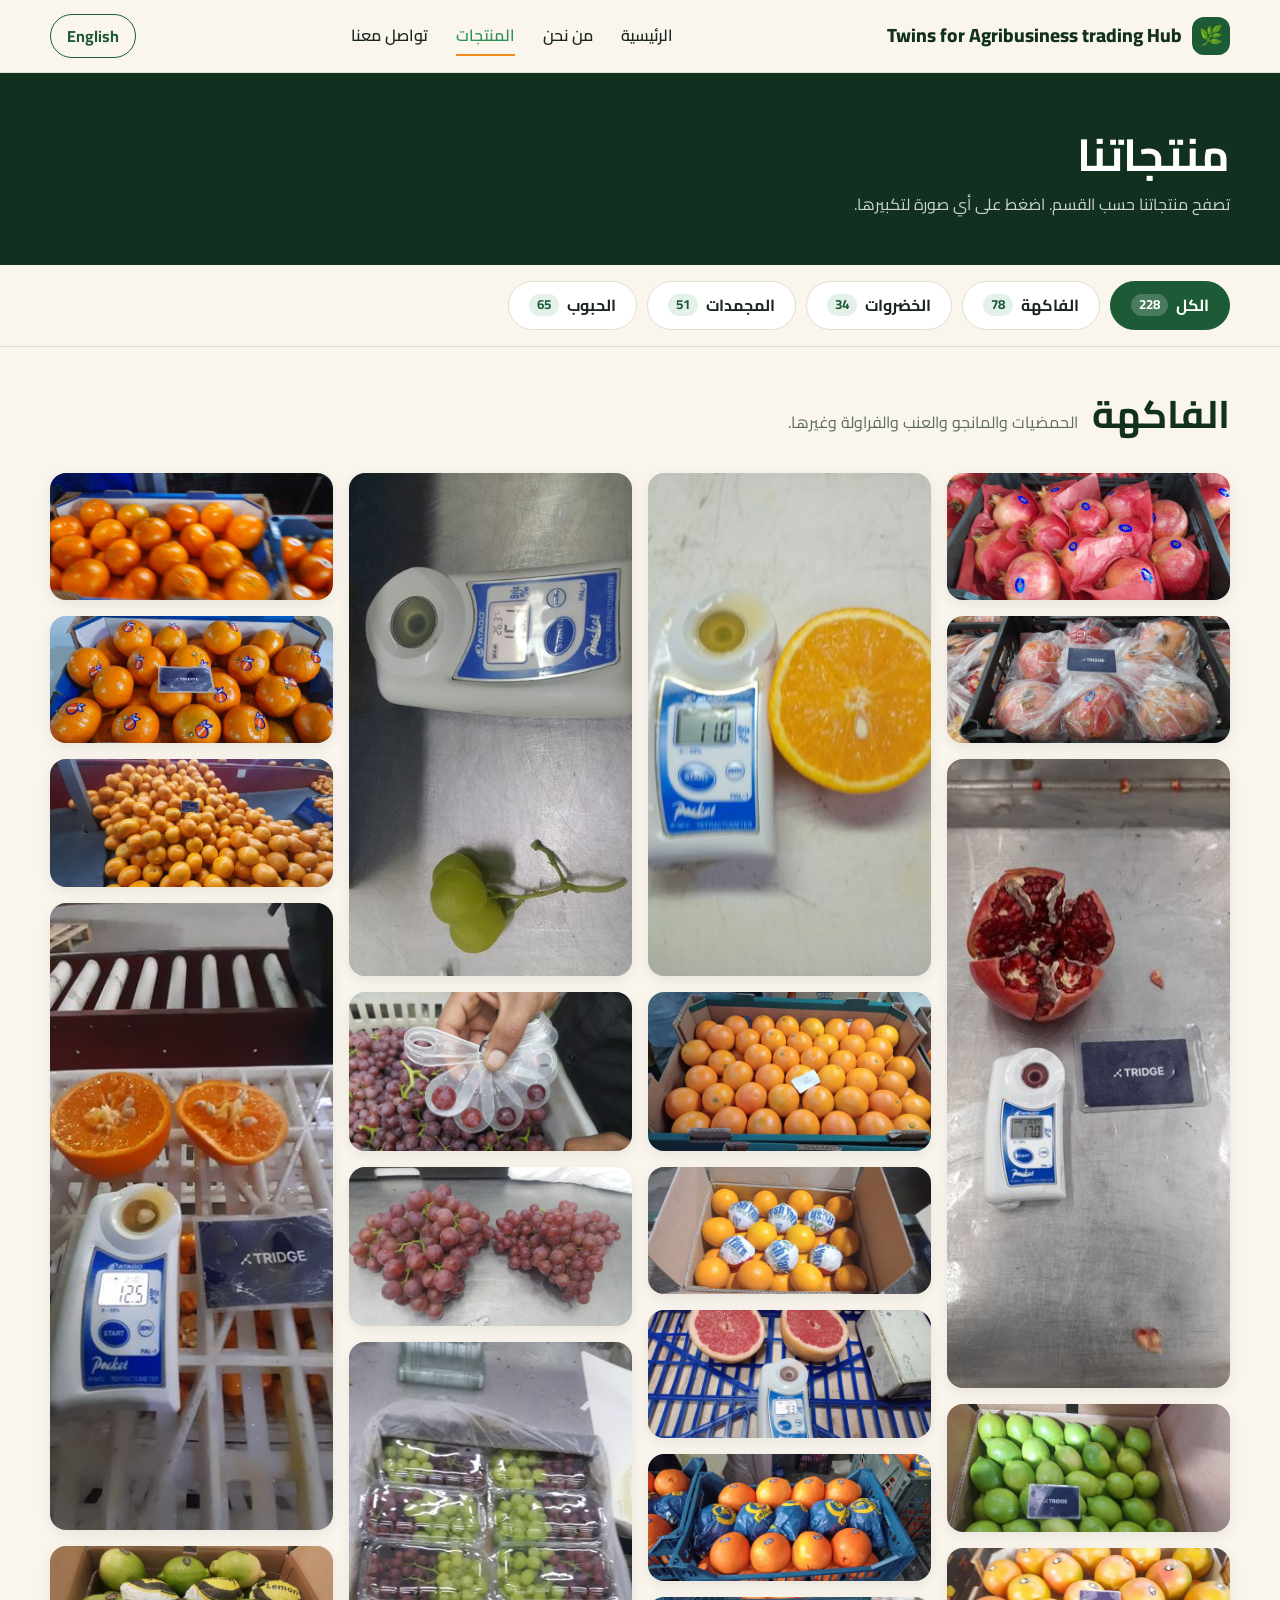
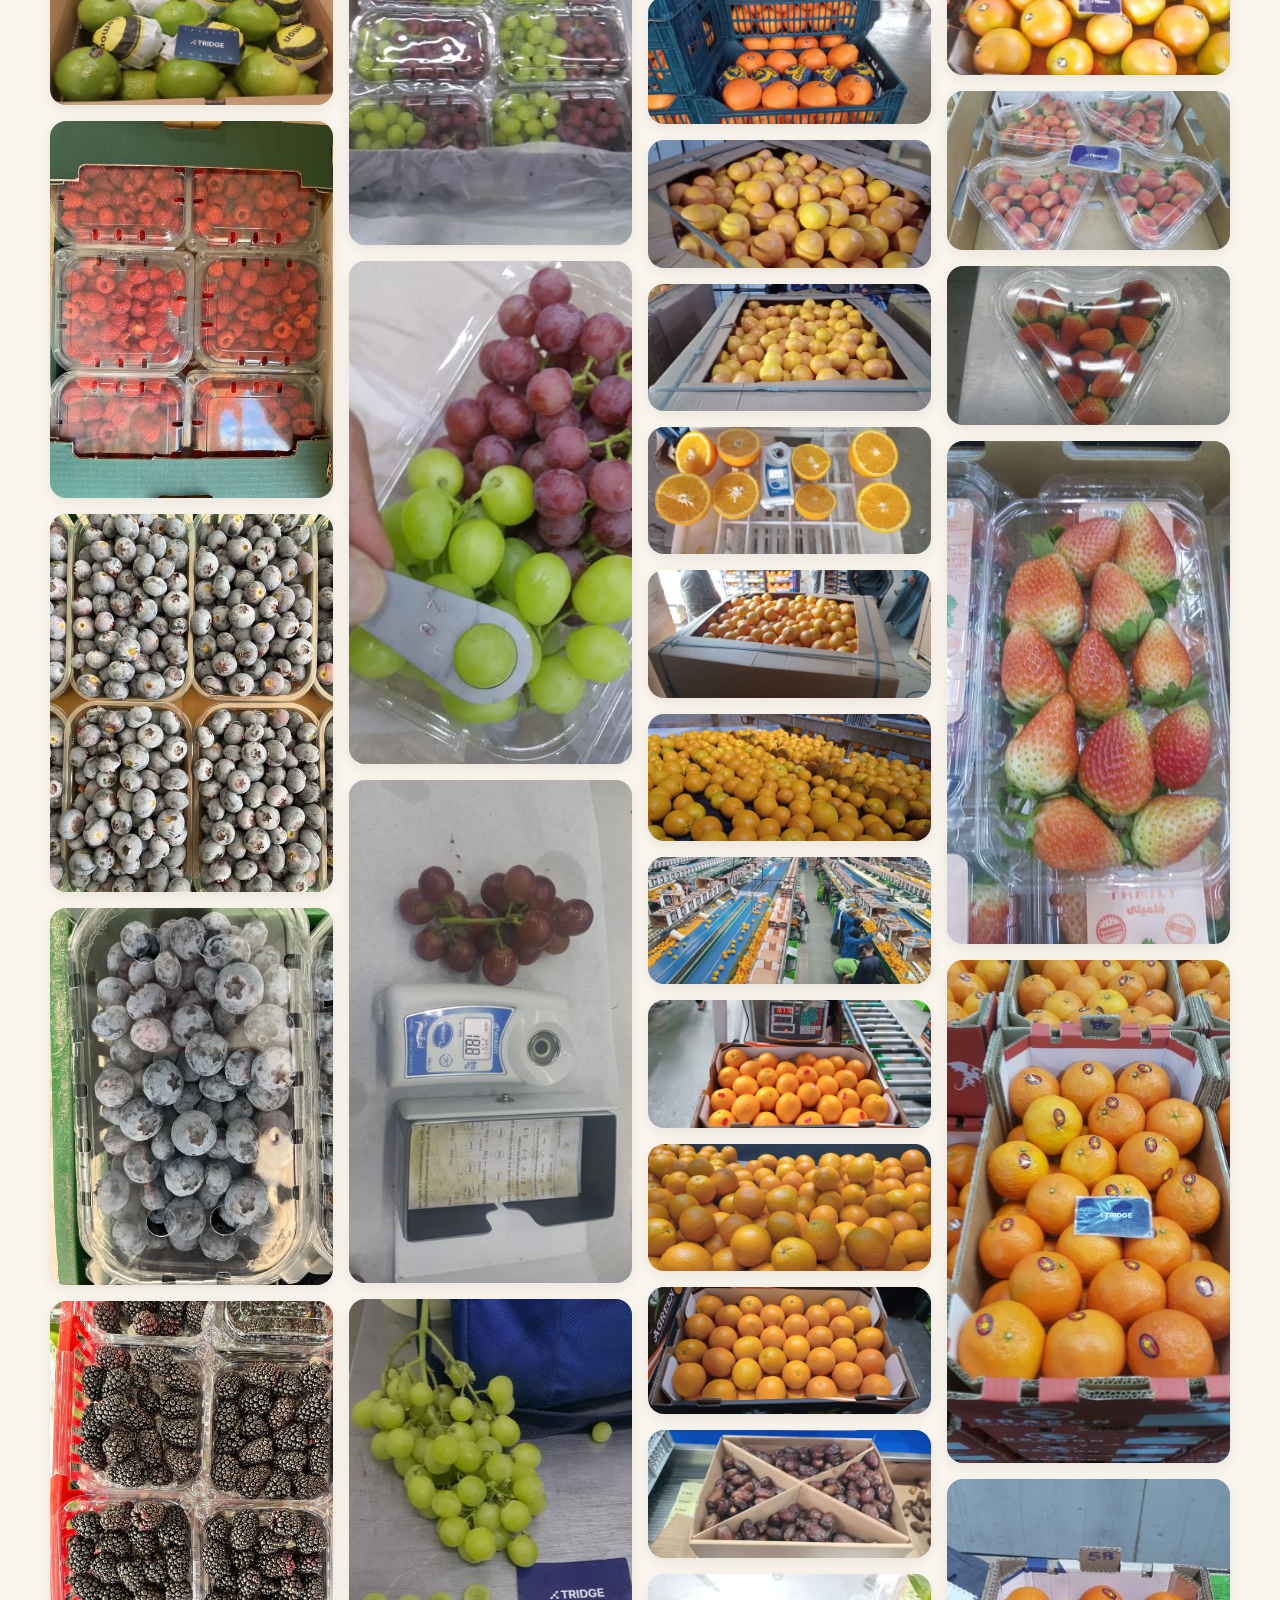
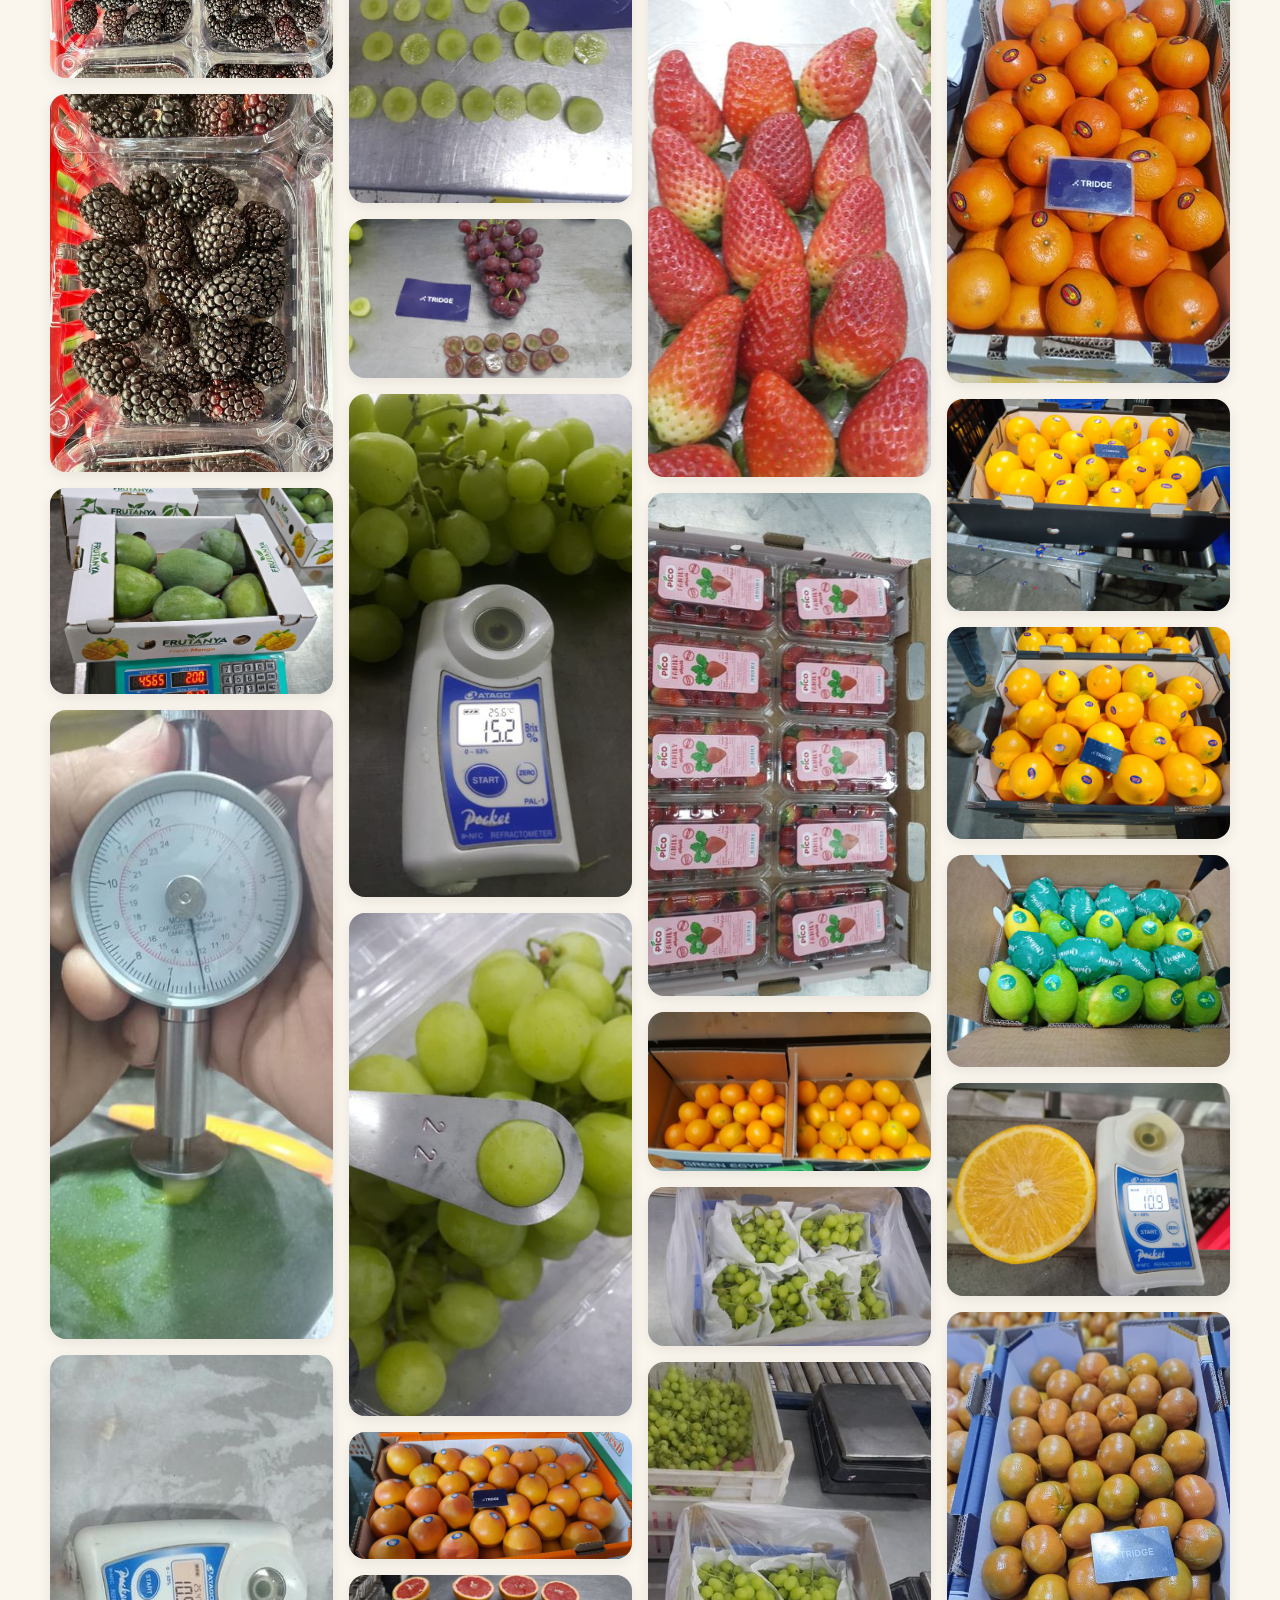
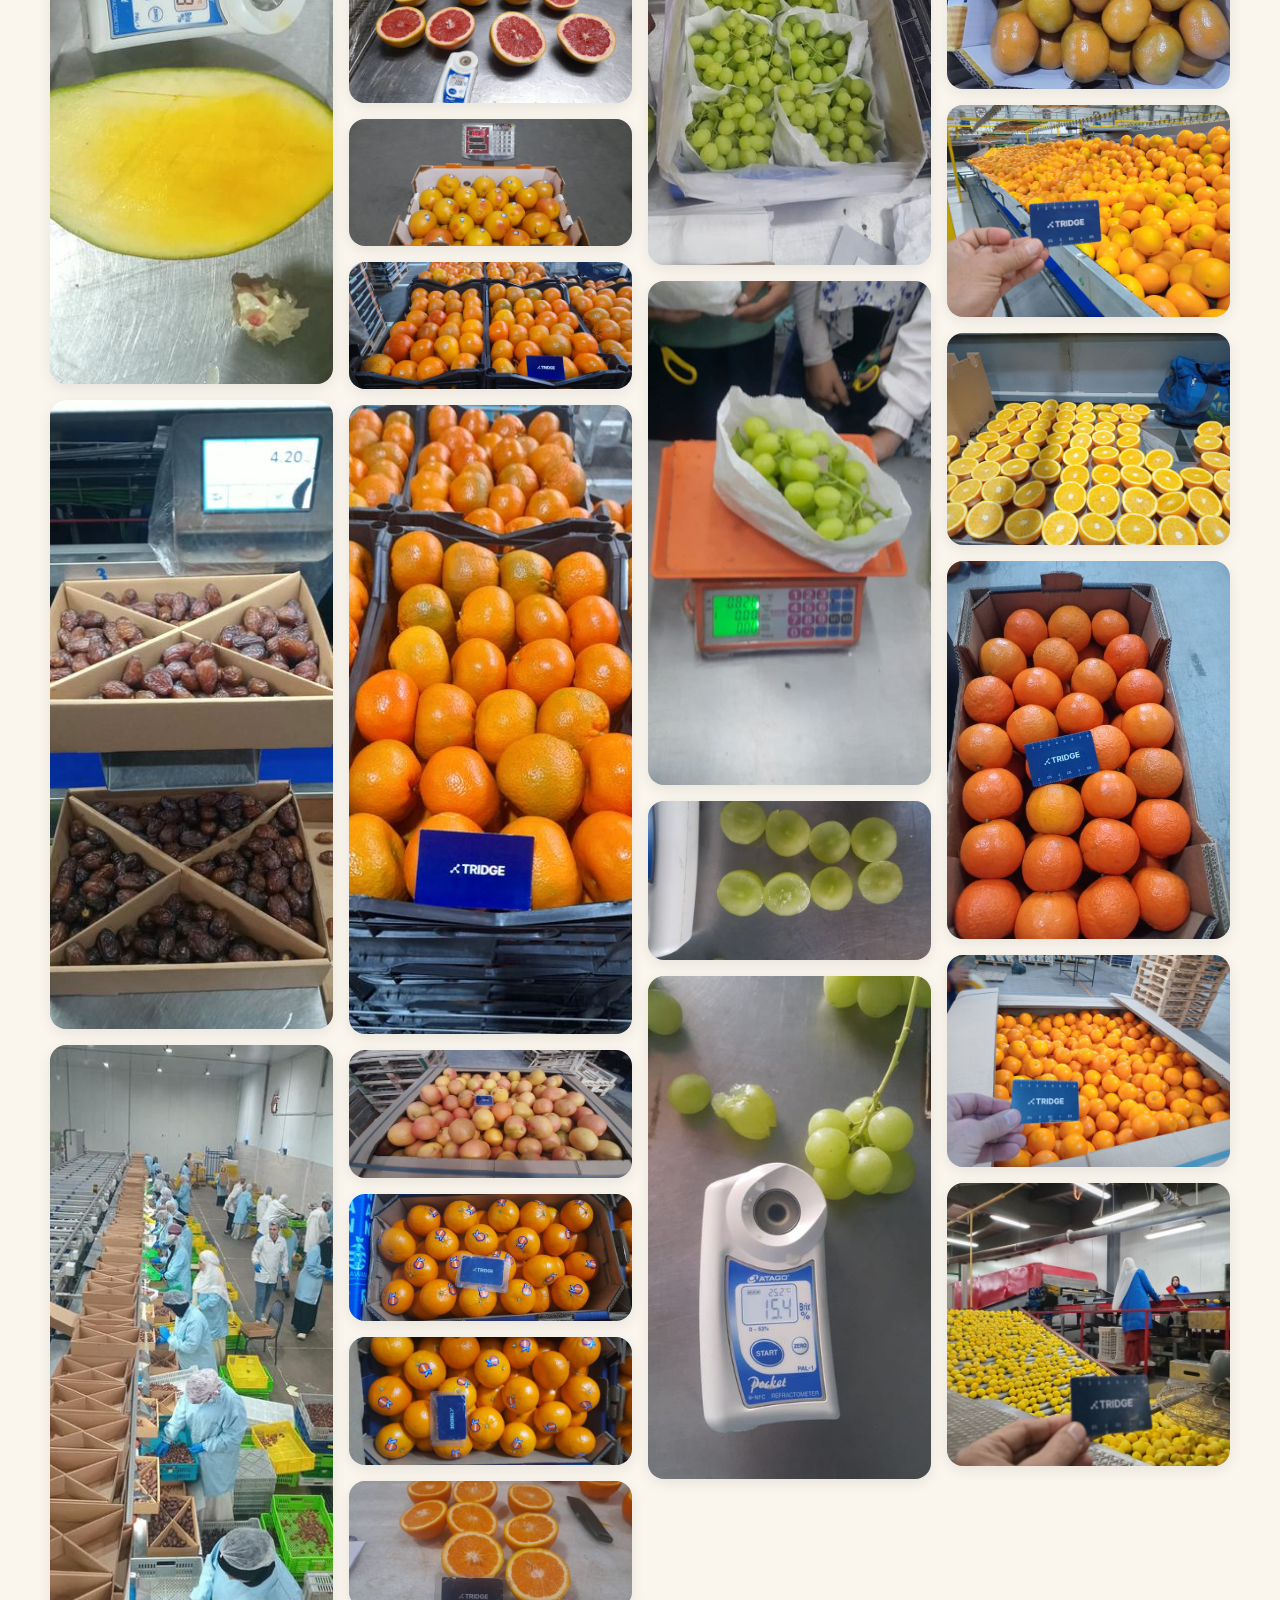
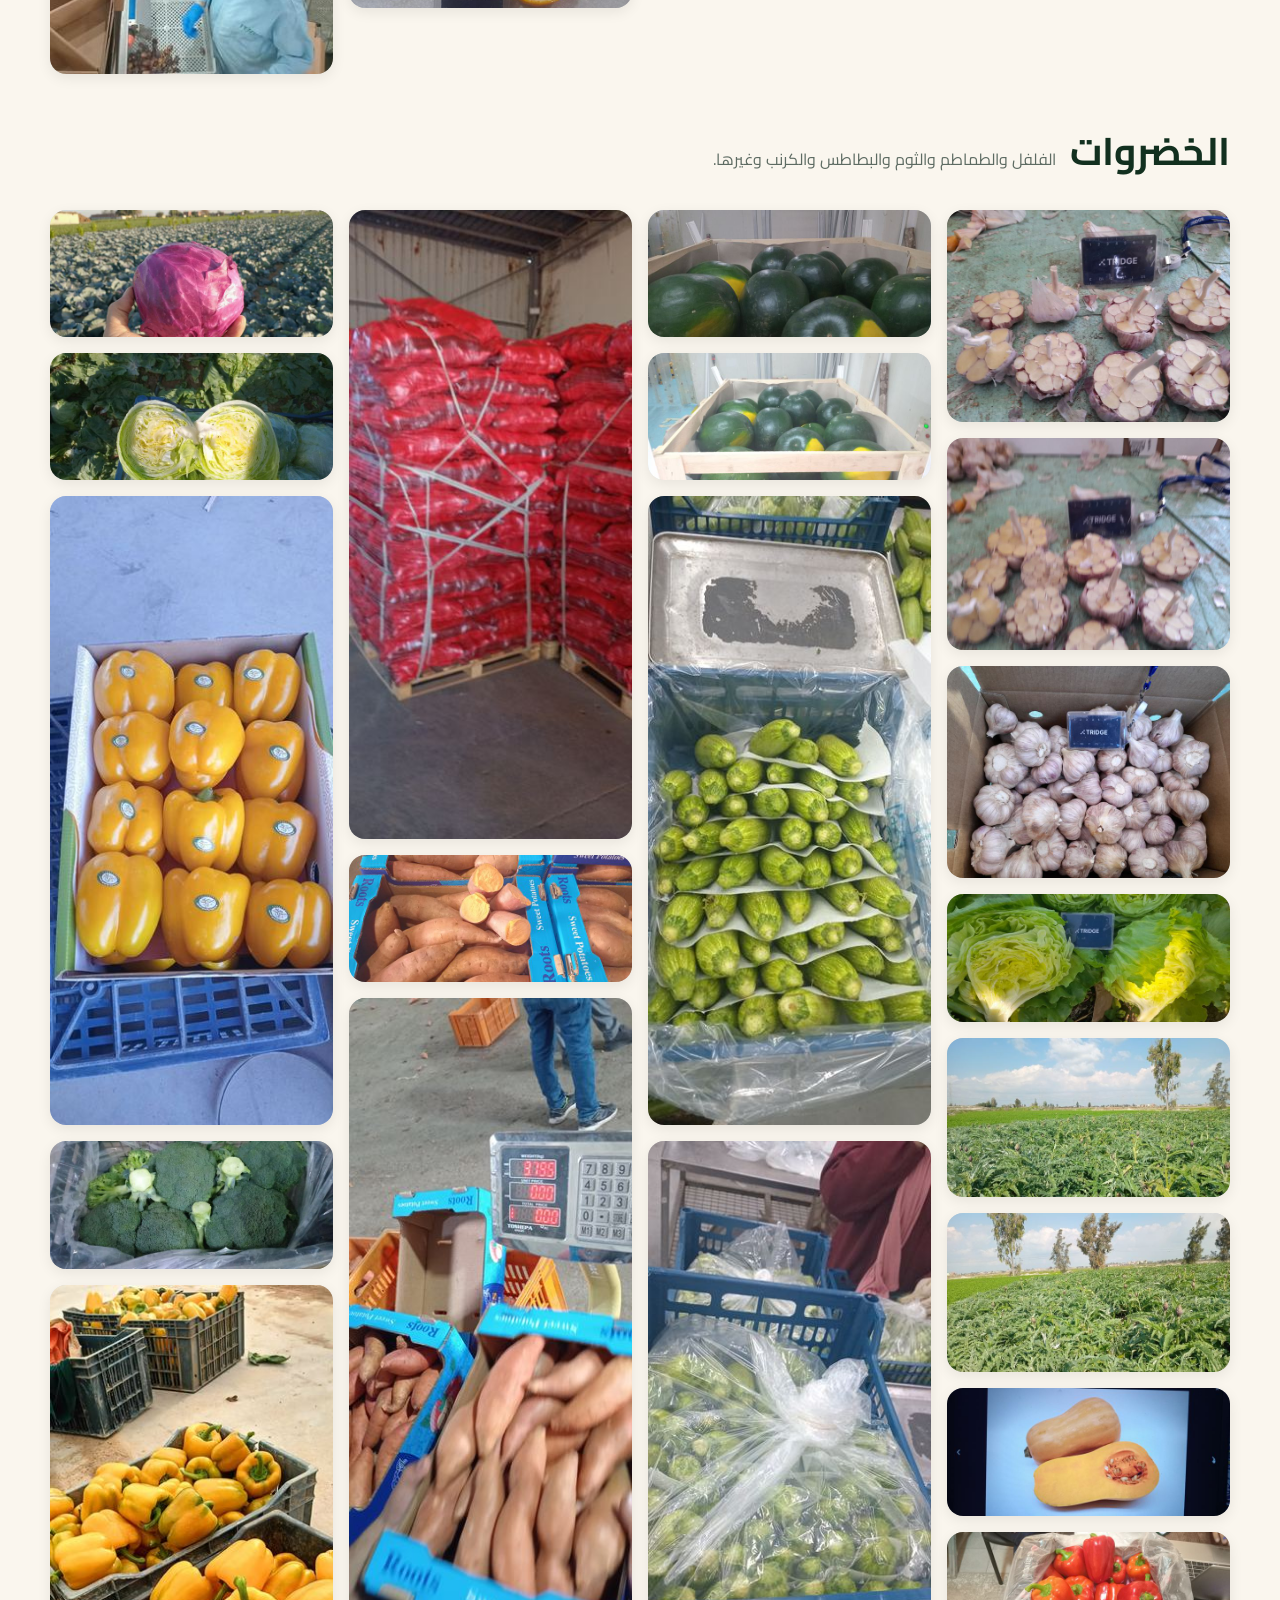
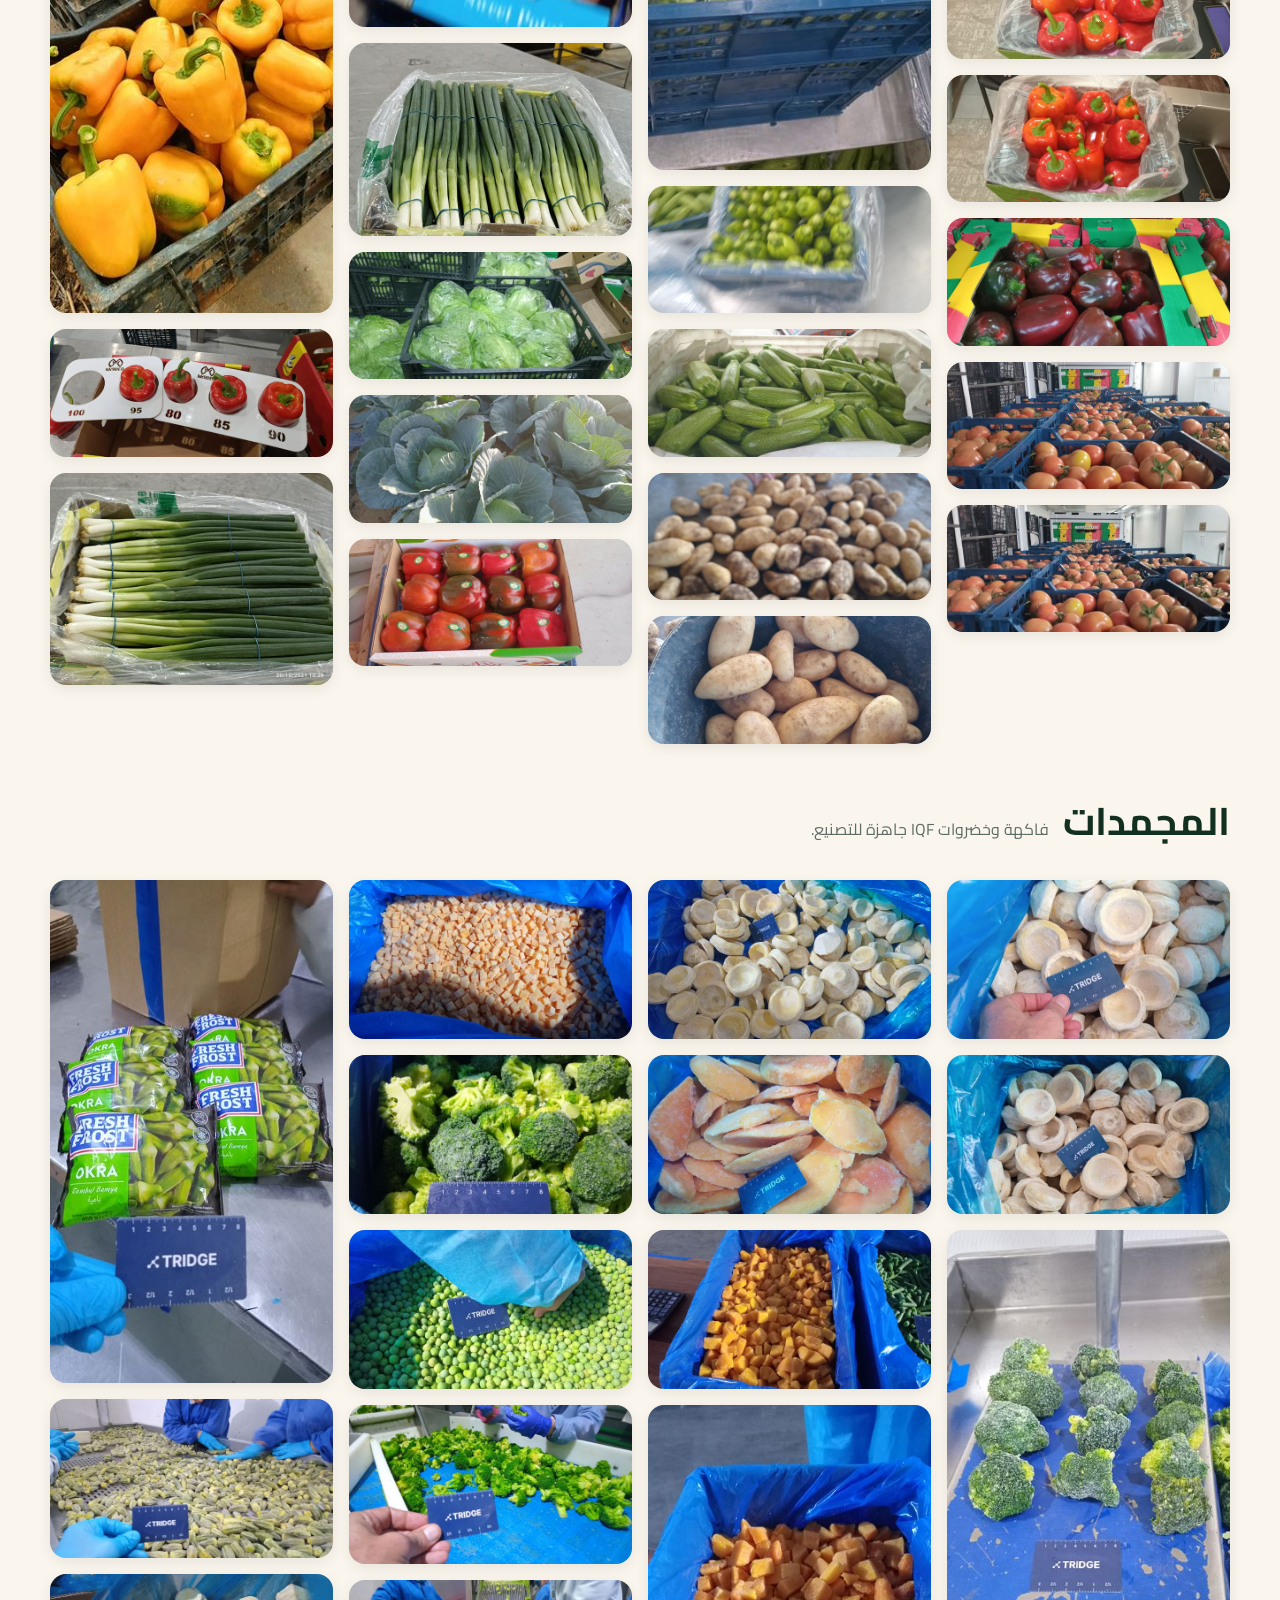
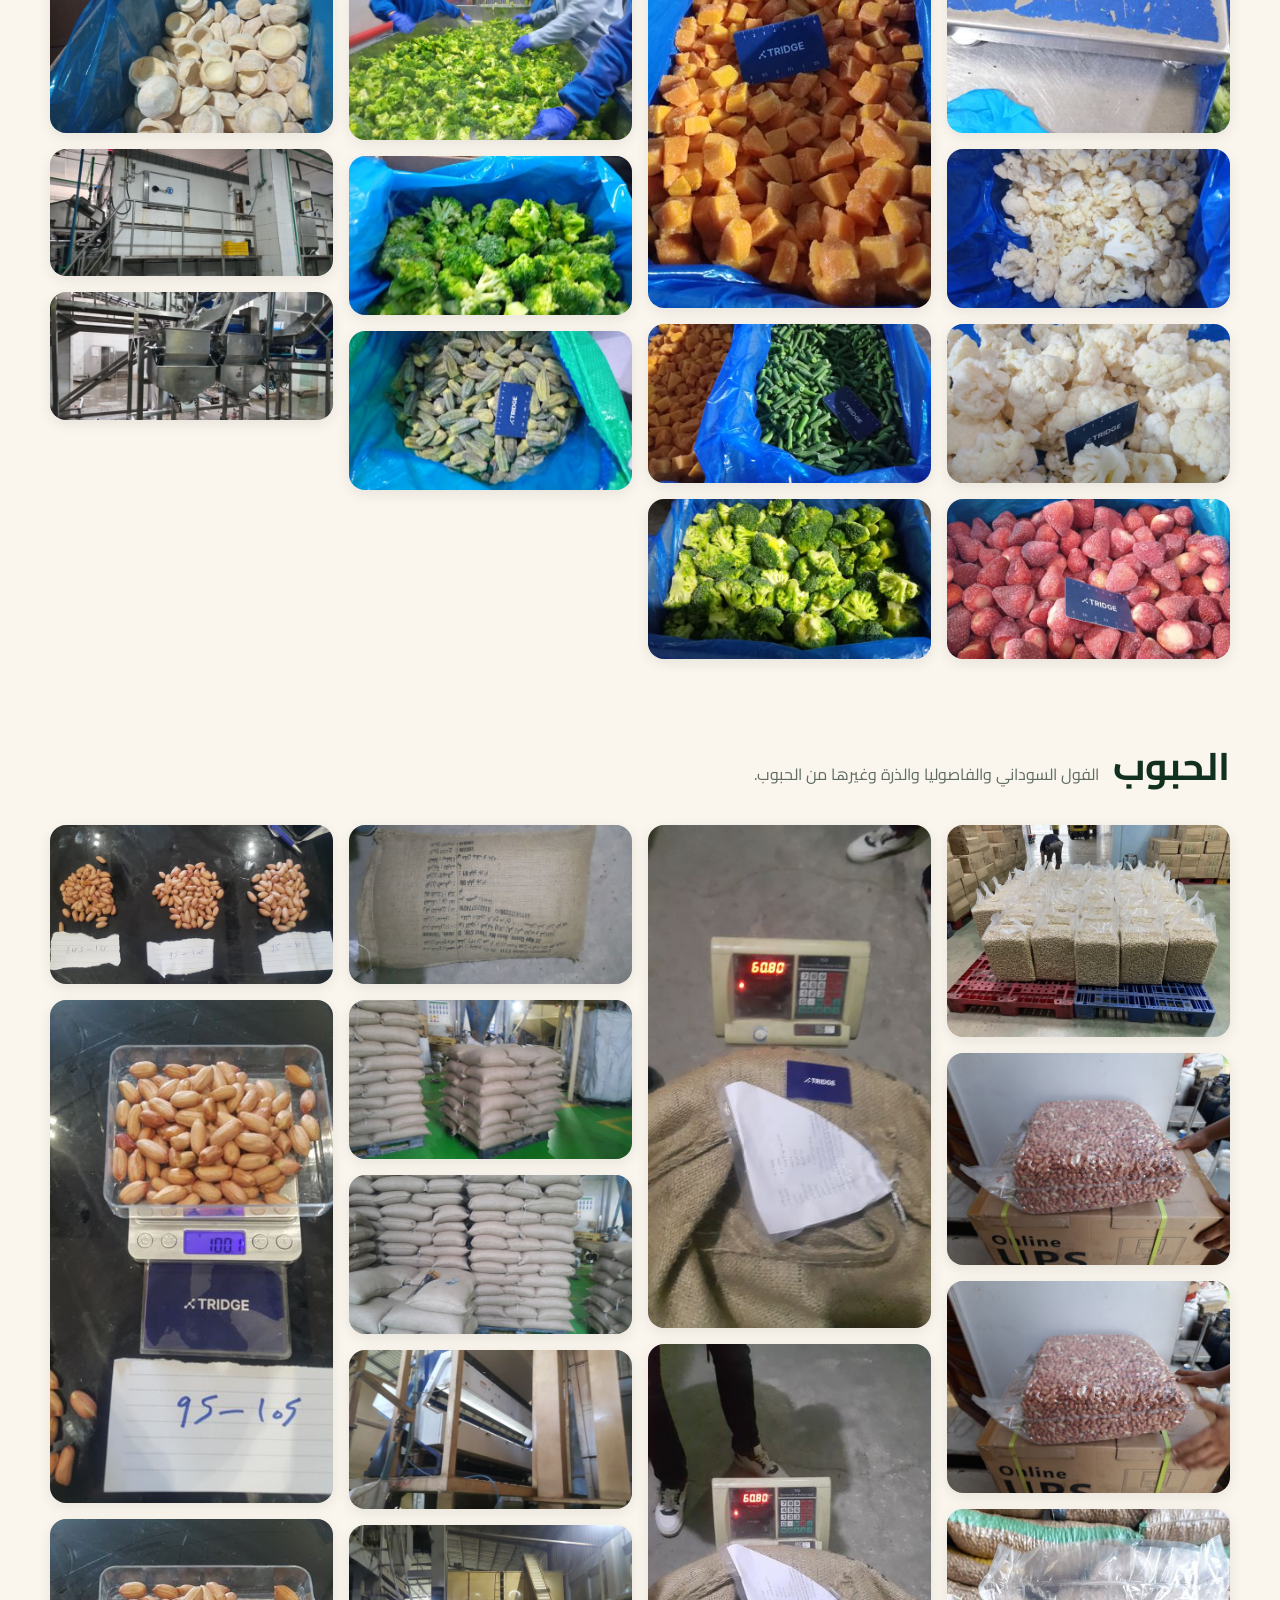
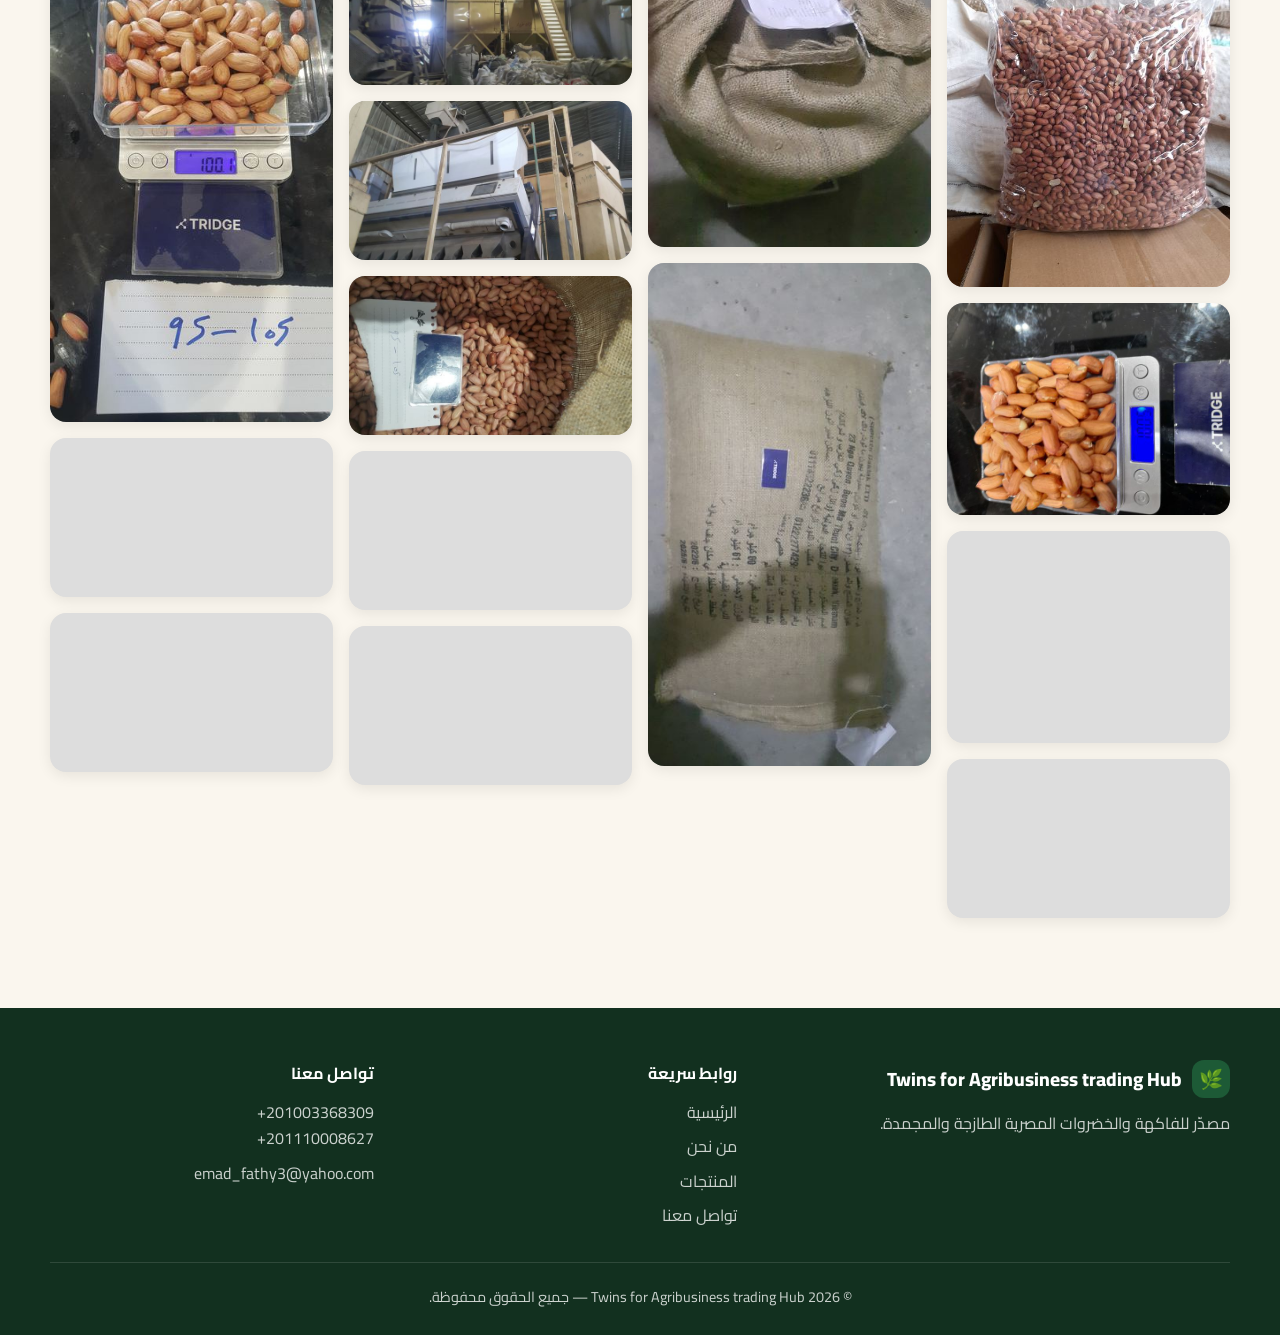
==== commit a1aa3e5a: "-" ====
--- a/products.html
+++ b/products.html
@@ -3,7 +3,7 @@
 <head>
   <meta charset="utf-8">
   <meta name="viewport" content="width=device-width, initial-scale=1">
-  <title>حصاد النيل</title>
+  <title>Twins for Agribusiness trading Hub</title>
   <link rel="preconnect" href="https://fonts.googleapis.com">
   <link rel="preconnect" href="https://fonts.gstatic.com" crossorigin>
   <link href="https://fonts.googleapis.com/css2?family=Cairo:wght@400;600;700;800&family=Poppins:wght@400;500;600;700&display=swap" rel="stylesheet">
--- a/css/style.css
+++ b/css/style.css
@@ -109,7 +109,7 @@
 .slide.on img { animation: zoom 7s ease-out forwards; }
 @keyframes zoom { from { transform: scale(1); } to { transform: scale(1.07); } }
 .slider-badge {
-  position: absolute; top: 22px; inset-inline-start: -14px; background: var(--orange); color: #fff;
+  position: absolute; top: 22px; inset-inline-start: 18px; background: var(--orange); color: #fff;
   padding: 14px 20px; border-radius: 16px; font-weight: 700; box-shadow: var(--shadow); z-index: 2;
 }
 .slider-controls { display: flex; justify-content: center; gap: 12px; margin-top: 34px; }
@@ -215,7 +215,7 @@
   background: rgba(255, 255, 255, .9); display: grid; place-items: center; opacity: 0; transition: opacity .2s;
 }
 .p-item:hover::after { opacity: 1; }
-.more-wrap { text-align: center; padding: 20px 0 30px; }
+.p-sentinel { height: 30px; }
 
 .lightbox {
   position: fixed; inset: 0; z-index: 100; background: rgba(8, 20, 13, .94); display: none;
